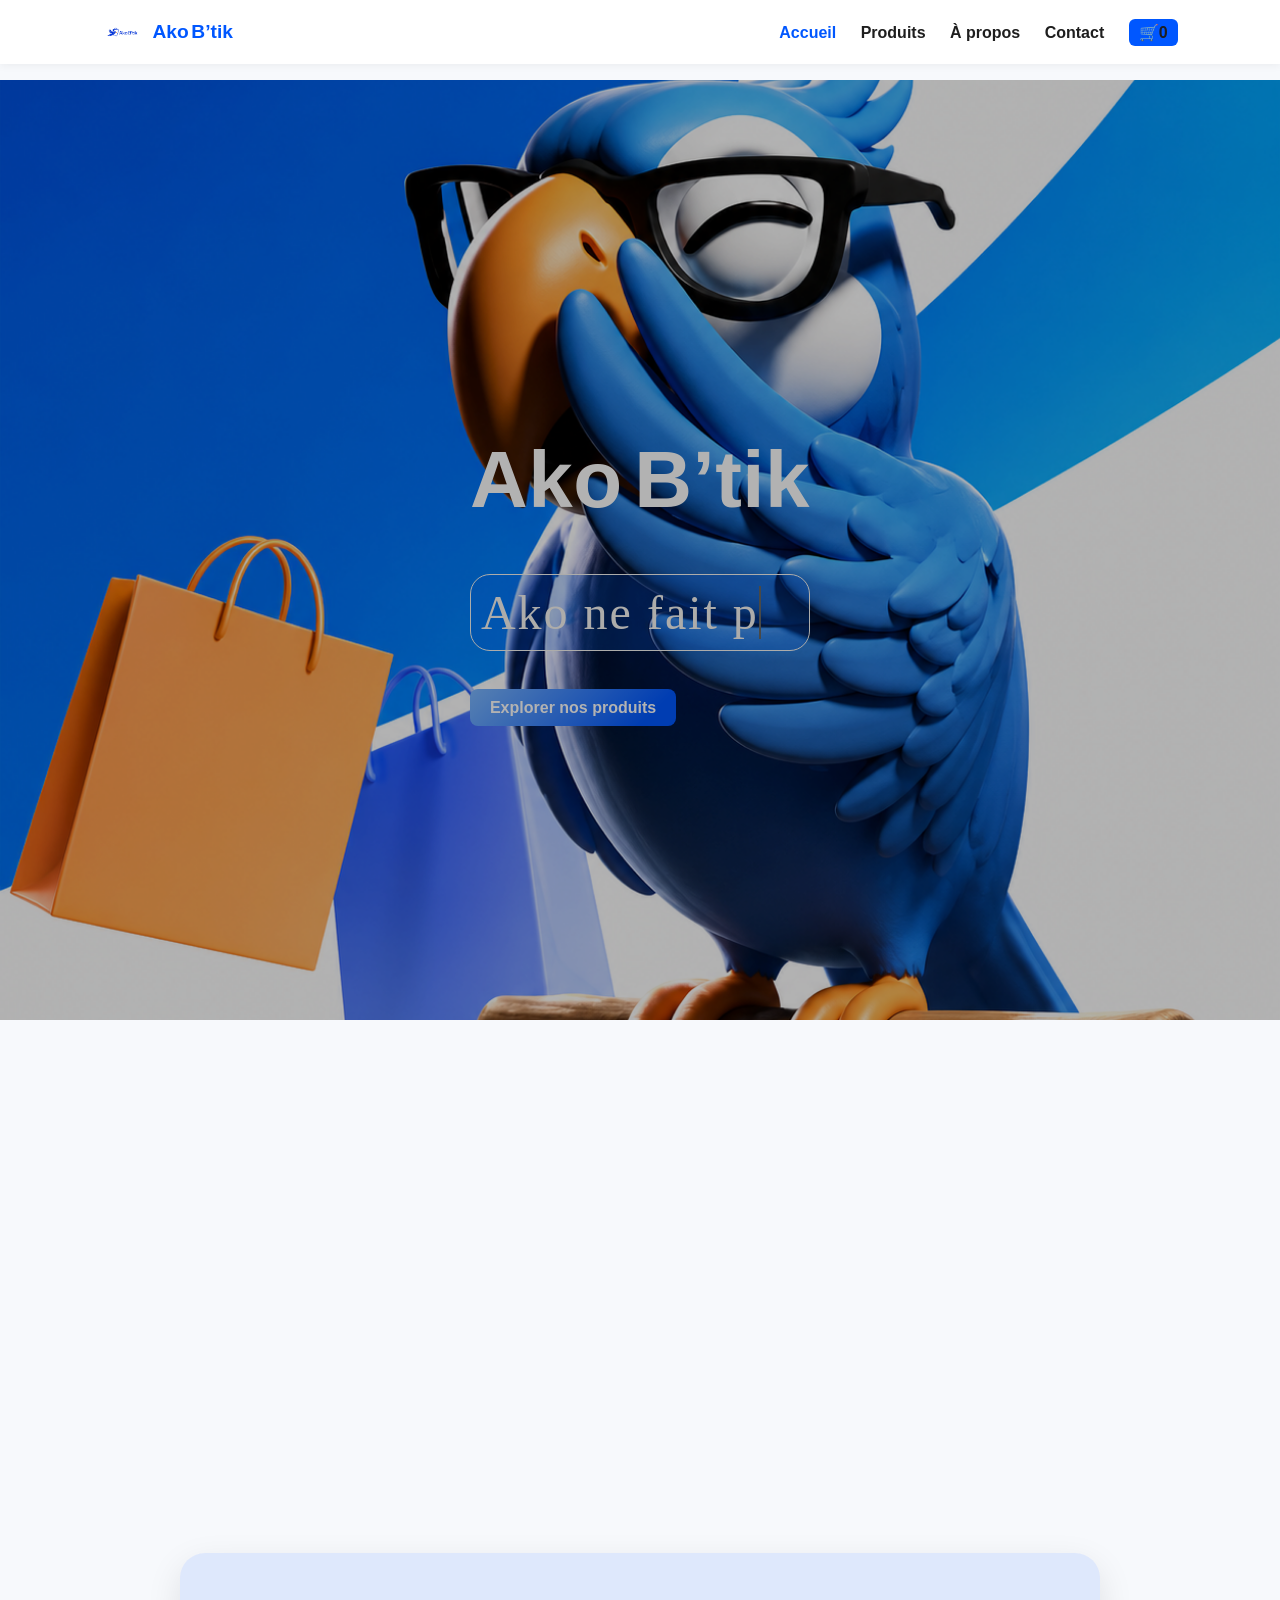
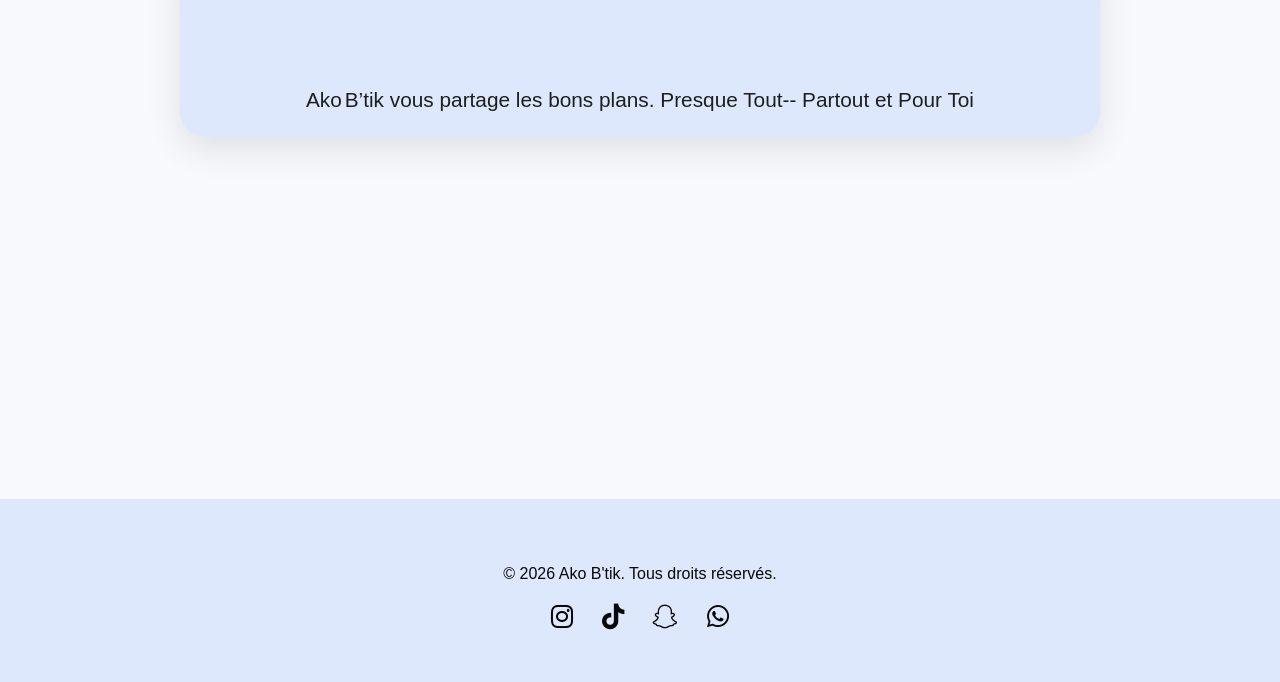
==== index.html @ 643238e8 "premier commit" ====
<!DOCTYPE html>
<html lang="fr">

<head>
    <meta charset="UTF-8">
    <meta name="viewport" content="width=device-width, initial-scale=1.0">
    <title>Ako B’tik | Ako ne fait pas kpakpato</title>
    <link rel="stylesheet" href="style.css">
    <link rel="stylesheet" href="design-guide.css">
    <link rel="stylesheet" href="https://cdnjs.cloudflare.com/ajax/libs/font-awesome/6.4.0/css/all.min.css">
</head>

<body>

    <!-- NAVIGATION -->
    <header class="navbar">
        <div class="navbar-container">
            <div class="logo">
                <img src="images/Ako-Btik-Profile-2.png" alt="Logo Ako B’tik">
                <span class="brand-name">Ako B’tik</span>
            </div>

            <nav class="nav-links">
                <a href="index.html" class="active">Accueil</a>
                <a href="#produits">Produits</a>
                <a href="#a-propos">À propos</a>
                <a href="#contact">Contact</a>
                <a href="#" id="openCart" class="cart-link">🛒<span id="cartCount">0</span></a>
            </nav>
        </div>
    </header>

    <!-- ACCUEIL -->
    <section class="hero fade-in">
        <div class="hero-content">
            <h1 class="hero-title">Ako B’tik</h1>
            <p class="signature">
                <span id="typing-text"></span>
                <p />
                <!-- <p class="hero-slogan">Ako ne fait pas kpakpato !</p> -->
                <a href="#produits" class="btn btn-primary">Explorer nos produits</a>


        </div>
    </section>

    <!-- PRODUITS -->
    <section id="produits" class="section categories fade-in">
        <h2>Nos Catégories</h2>
        <div class="category-grid">
            <div class="category-card" onclick="openCategory('bijoux.html')">
                <img src="images/categorie_Bijoux.png" alt="Bijoux">
                <div class="category-overlay">
                    <h3>Bijoux</h3>
                </div>
            </div>

            <div class="category-card" onclick="openCategory('beaute.html')">
                <img src="images/categorie_Beautés.png" alt="Beauté">
                <div class="category-overlay">
                    <h3>Beautés</h3>
                </div>
            </div>
        </div>
    </section>

    <!-- À PROPOS -->
    <section id="a-propos" class="about-card">
        <h2>À propos de "Ako B'tik"</h2>
        <p>
            Ako B’tik vous partage les bons plans. Presque Tout-- Partout et Pour Toi
        </p>
    </section>


    <!-- CONTACT -->
    <!-- <section id="contact" class="section contact fade-in">
        <h2>Contactez-nous</h2>
        <p>Retrouvez-nous sur les réseaux sociaux</p>
        <div class="socials">
            <a href="#"><img src="icons/tiktok.svg" alt="TikTok"></a>
            <a href="#"><img src="icons/facebook.svg" alt="Facebook"></a>
            <a href="#"><img src="icons/instagram.svg" alt="Instagram"></a>
            <a href="#"><img src="icons/whatsapp.svg" alt="WhatsApp"></a>
        </div>
    </section> -->

    <section id="contact">
        <h2>Contact</h2>
        <div class="contact-container">
            <div class="contact-item">
                <i class="fab fa-whatsapp contact-icon"></i>
                <p>WhatsApp</p>
                <p>+33 0 00 00 00 00</p>
            </div>
            <div class="contact-item">
                <i class="fab fa-instagram contact-icon"></i>
                <p>Instagram</p>
                <p>@Ako B'tik</p>
            </div>
            <div class="contact-item">
                <i class="fab fa-tiktok contact-icon"></i>
                <p>TikTok</p>
                <p>@Ako B'tik</p>
            </div>
            <div class="contact-item">
                <i class="fab fa-snapchat contact-icon"></i>
                <p>Snapchat</p>
                <p>@Ako B'tik</p>
            </div>
        </div>
    </section>


    <!-- PANIER -->
    <div id="cartPanel" class="cart-panel hidden">
        <div class="cart-header">
            <div class="cart-header-content">
                <img src="icons/cart-white.png" class="cart-header-icon">
                <p class="cart-header-title">Votre panier</p>
            </div>

            <button id="closeCart" class="cart-close-btn">✖</button>
        </div>

        <div id="cartItems"></div>
        <div id="cartSummary"></div>
    </div>

    <!-- FOOTER -->
    <footer>
        <div class="footer-container">
            <p>&copy; 2026 Ako B'tik. Tous droits réservés.</p>
            <div class="footer-social">
                <a href="#"><i class="fab fa-instagram"></i></a>
                <a href="#"><i class="fab fa-tiktok"></i></a>
                <a href="#"><i class="fab fa-snapchat"></i></a>
                <a href="#"><i class="fab fa-whatsapp"></i></a>
            </div>
        </div>
    </footer>


    <script src="script.js"></script>
</body>

</html>
---- style.css ----
@import url('[fonts.googleapis.com](https://fonts.googleapis.com/css2?family=Poppins:wght@400;600;700&family=Dancing+Script:wght@600&display=swap)');

:root {
    /* --rose-clair: #fce8f0;
    --rose-doré: #f5c6c8;
    --or-luxe: #d4af37;
    --blanc-cassé: #fdfcfb;
    --gris-foncé: #333;
    --gris-clair: #aaa; */
    --transition: 0.3s ease-in-out;
}

/* GLOBAL */
body {
    margin: 0;
    font-family: 'Poppins', sans-serif;
    background-color: var(--gris-clair);
    color: var(--texte-primaire);
    margin-top: 80px;
    scroll-behavior: smooth;
}

.section {
    padding: 80px 8%;
    text-align: center;
}

.fade-in {
    animation: fadeInUp 0.8s ease both;
}

/* NAVBAR */
.navbar {
    position: fixed;
    top: 0;
    left: 0;
    right: 0;
    background: white;
    box-shadow: 0 2px 8px rgba(0, 0, 0, 0.05);
    z-index: 100;
}

.navbar-container {
    display: flex;
    justify-content: space-between;
    align-items: center;
    padding: 12px 8%;
}

.logo {
    display: flex;
    align-items: center;
    gap: 10px;
}

.logo img {
    height: 40px;
}

.brand-name {
    font-weight: 700;
    color: var(--bleu-vif);
    font-size: 1.2em;
}

.nav-links a {
    margin-left: 20px;
    text-decoration: none;
    font-weight: 600;
    color: var(--texte-primaire);
    transition: .3s;
}

.nav-links a.active,
.nav-links a:hover {
    color: var(--bleu-vif);
}

.cart-link {
    background: var(--bleu-vif);
    color: white;
    border-radius: 6px;
    padding: 5px 10px;
}

/* ===============================
   SECTIONS
   =============================== */
section {
    padding: 20px 50px;
    max-width: 1200px;
    margin: 0 auto;
}

h2 {
    font-family: 'Playfair Display', serif;
    font-size: 2.8rem;
    margin-bottom: 50px;
    text-align: center;
    position: relative;
}

/* HERO */
.hero {
    /* background: var(--gradient-ako); */
    height: 100vh;
    background-image: url('/images/hero.png');
    background-size: cover;
    background-position: center;
    background-repeat: no-repeat;

    display: flex;
    align-items: center;
    justify-content: center;
    color: white;


    /* height: 85vh;
    color: white;
    display: flex;
    justify-content: center;
    align-items: center;
    text-align: center; */
}

.hero::before {
    content: "";
    position: absolute;
    inset: 0;
    background: rgba(0, 0, 0, 0.3);
    /* overlay pour lisibilité */
}

.hero-title {
    font-size: 5em;
    color: white;
    margin-bottom: 0.3em;
}

.hero-slogan {
    font-family: 'Dancing Script', cursive;
    font-size: 3em;
    margin-bottom: 1em;
}

/* CATÉGORIES */
.category-grid {
    display: grid;
    grid-template-columns: repeat(auto-fit, minmax(260px, 1fr));
    gap: 30px;
    margin-top: 40px;
}

.category-card {
    position: relative;
    overflow: hidden;
    border-radius: 12px;
    cursor: pointer;
    box-shadow: 0 4px 14px rgba(0, 0, 0, .08);
    transition: transform .4s ease;
}

.category-card img {
    width: 100%;
    height: 230px;
    object-fit: cover;
}

.category-card:hover {
    transform: scale(1.05);
}

.category-overlay {
    position: absolute;
    inset: 0;
    background: rgba(0, 87, 255, 0.45);
    display: flex;
    align-items: center;
    justify-content: center;
    color: white;
    font-size: 1.4em;
    font-weight: 700;
    opacity: 0;
    transition: .4s ease;
}

.category-card:hover .category-overlay {
    opacity: 1;
}

/* PRODUITS */
.product-grid {
    display: grid;
    grid-template-columns: repeat(auto-fit, minmax(220px, 1fr));
    gap: 25px;
    padding: 40px 8%;
}

.product-card {
    background: white;
    border-radius: 12px;
    padding: 15px;
    box-shadow: 0 4px 14px rgba(0, 0, 0, .05);
    transition: transform .3s ease;
}

.product-card:hover {
    transform: translateY(-5px);
}

.product-card img {
    width: 100%;
    height: 180px;
    object-fit: cover;
    border-radius: 10px;
}

.product-card h4 {
    color: var(--bleu-vif);
    margin: 10px 0 0;
}

.qty-control {
    display: flex;
    justify-content: center;
    align-items: center;
    gap: 10px;
    margin: 10px 0;
}

.qty-control button {
    background: var(--bleu-vif);
    color: white;
    border: none;
    border-radius: 50%;
    width: 26px;
    height: 26px;
    cursor: pointer;
}

.price {
    color: var(--orange-accent);
    font-weight: 700;
}

/* ===============================
   À PROPOS
   =============================== */
.about-card {
    background-color: rgba(0, 85, 255, 0.103);
    max-width: 900px;
    margin: 0 auto;
    padding: 5px 10px;
    border-radius: 25px;
    box-shadow: 0 12px 35px rgba(0, 0, 0, 0.1);
    text-align: center;
    font-size: 1.3rem;
    font-weight: 400;
    line-height: 1;
    transition: transform var(--transition), box-shadow var(--transition);
}

.about-card:hover {
    transform: translateY(-5px);
    box-shadow: 0 18px 45px rgba(0, 0, 0, 0.15);
}

/* ================================================= */
/* CONTACT */


.contact-container {
    display: grid;
    grid-template-columns: repeat(4, 1fr);
    gap: 25px;
    max-width: 900px;
    margin: auto;
}

.contact-item {
    background-color: rgba(128, 128, 128, 0.116);
    padding: 30px 25px;
    border-radius: 25px;
    text-align: center;
    box-shadow: 0 8px 25px rgba(0, 0, 0, 0.12);
    transition: transform var(--transition), box-shadow var(--transition);
    width: 220px;
    position: relative;
}

.contact-item:hover {
    transform: translateY(-7px);
    box-shadow: rgba(0, 87, 255, 0.45);
}

.contact-item p {
    margin-top: 8px;
    font-size: 1rem;
    color: black
}

.contact-icon {
    font-size: 2.2rem;
    color: rgba(0, 87, 255, 0.45);
    margin-bottom: 12px;
    transition: color var(--transition), transform var(--transition);
}

.contact-item:hover .contact-icon {
    color: rgba(0, 87, 255, 0.45);
    transform: scale(1.2);
}

.contact-item:hover {
    background: rgba(0, 87, 255, 0.45);
    transform: translateY(-4px) scale(1.03);
}

/* ===============================
   FOOTER
   =============================== */
footer {
    background-color: rgba(0, 85, 255, 0.103);
    color: rgb(8, 8, 8);
    padding: 50px 20px;
    text-align: center;
}

.footer-container {
    max-width: 1200px;
    margin: 0 auto;
}

.footer-social {
    margin-top: 20px;
}

.footer-social a {
    color: var(--or-luxe);
    margin: 0 12px;
    font-size: 1.6rem;
    transition: color var(--transition), transform var(--transition);
}

.footer-social a:hover {
    color: var(--rose-doré);
    transform: scale(1.2);
}



/* ===== PANNEAU PANIER PREMIUM ===== */

/* ===== HEADER DU PANIER — VERSION ALIGNÉE ET COMPACTE ===== */

.cart-header {
    position: relative;
    background: linear-gradient(135deg, #0057FF 0%, #2D8CFF 100%);
    height: 95px;
    /* ← hauteur corrigée */
    border-radius: 12px 0 0 0;

    display: flex;
    flex-direction: column;
    /* empile icône + texte */
    align-items: center;
    justify-content: center;
    /* centre verticalement */

    padding-top: 10px;
    padding-bottom: 10px;

    box-shadow: 0 4px 12px rgba(0, 0, 0, 0.12);
}

/* Icône + texte */
.cart-header-content {
    display: flex;
    flex-direction: column;
    align-items: center;
    margin-top: 5px;
    /* ajustement fin */
}

.cart-header-icon {
    width: 38px;
    /* taille adaptée */
    height: 38px;
    margin-bottom: 6px;
    /* espace avec le texte */
    opacity: 0.95;
}

.cart-header-title {
    margin: 0;
    padding: 0;
    color: white;
    font-size: 1.15em;
    /* meilleure taille */
    font-weight: 600;
    letter-spacing: 0.4px;
}

/* Bouton fermer repositionné */
.cart-close-btn {
    position: absolute;
    top: 12px;
    /* ← ALIGNÉ avec l'icône */
    right: 15px;

    background: rgba(255, 255, 255, 0.25);
    border: none;
    color: white;
    font-size: 16px;

    width: 30px;
    height: 30px;
    border-radius: 50%;

    display: flex;
    justify-content: center;
    align-items: center;

    cursor: pointer;
    transition: 0.2s ease;
}

.cart-close-btn:hover {
    background: rgba(255, 255, 255, 0.45);
    transform: scale(1.12);
}


/* Le panneau lui-même */
.cart-panel {
    position: fixed;
    top: 0;
    right: -420px;
    width: 380px;
    height: 100vh;
    background: #fff;
    border-left: 4px solid var(--bleu-vif);
    box-shadow: -6px 0 20px rgba(0, 0, 0, 0.15);
    transition: right 0.45s cubic-bezier(0.25, 1, 0.5, 1);
    display: flex;
    flex-direction: column;
    overflow-y: auto;
    z-index: 2000;
    border-radius: 12px 0 0 12px;
}

.cart-panel.visible {
    right: 0;
}

@keyframes slideDown {
    from {
        transform: translateY(-20px);
        opacity: 0;
    }

    to {
        transform: translateY(0);
        opacity: 1;
    }
}

/* Zone des articles */
#cartItems {
    flex: 1;
    padding: 20px;
    background: var(--gris-clair);
}

/* Catégories */
#cartItems h3 {
    font-size: 1.1em;
    font-weight: 700;
    margin: 15px 0 8px;
    color: var(--bleu-vif);
}

/* Article du panier */
.cart-item {
    background: white;
    border-radius: 12px;
    box-shadow: 0 3px 10px rgba(0, 0, 0, 0.05);
    margin-bottom: 15px;
    padding: 12px;
    display: block;
    transition: 0.25s ease;
}

.cart-item:hover {
    transform: translateY(-3px);
}

/* Nom produit */
.cart-details h4 {
    margin: 0;
    font-size: 1em;
    font-weight: 600;
    color: #222;
}

/* Boutons + / - */
.mini-controls {
    display: flex;
    align-items: center;
    gap: 10px;
    margin: 6px 0;
}

.mini-controls button {
    background: var(--bleu-vif);
    color: white;
    border: none;
    border-radius: 50%;
    width: 28px;
    height: 28px;
    cursor: pointer;
    font-weight: bold;
    font-size: 15px;
    transition: 0.18s ease;
}

.mini-controls button:hover {
    background: #003dcc;
    transform: scale(1.07);
}

/* Sous-total */
.subtotal {
    color: var(--orange-accent);
    font-weight: 700;
    margin-top: 6px;
    font-size: 0.95em;
}

/* Pied du panier */
#cartSummary {
    padding: 20px;
    background: white;
    border-top: 1px solid #e5e5e5;
    box-shadow: 0 -2px 10px rgba(0, 0, 0, 0.05);
    border-radius: 0 0 0 12px;
}

#cartSummary p {
    margin: 8px 0;
    display: flex;
    justify-content: space-between;
    font-size: 0.95em;
}

#cartSummary strong {
    font-size: 1.1em;
    color: var(--bleu-vif);
}

/* Bouton commander premium */
.checkout {
    background: var(--gradient-ako);
    color: #fff;
    border: none;
    border-radius: 10px;
    margin-top: 18px;
    width: 100%;
    padding: 12px 0;
    font-size: 1.05em;
    font-weight: 600;
    cursor: pointer;
    transition: 0.25s ease;
    letter-spacing: 0.5px;
}

.checkout:hover {
    transform: translateY(-2px);
    filter: brightness(1.07);
}



/* CONTACT */
.socials img {
    width: 40px;
    margin: 10px;
    transition: .3s;
}

.socials img:hover {
    transform: scale(1.2);
}

@keyframes fadeInUp {
    from {
        opacity: 0;
        transform: translateY(40px);
    }

    to {
        opacity: 1;
        transform: translateY(0);
    }
}

/* ===========================
EFFET SIGNATURE
=========================== */

.signature {
    font-family: 'Playfair Display', serif;
    font-size: 3rem;
    color: #f7f6f3;
    letter-spacing: 2px;
    border: 1px solid;
    border-radius: 20px;
    padding: 10px 10px;
    background: #0a65f742;
    font: bold;
}

#typing-text {
    border-right: 2px solid #696866;
    animation: blink 1s infinite;
}

/* ============================================================
   RESPONSIVE DESIGN — Ako B'tik
   Optimisation téléphone & tablette
   ============================================================ */

/* --------------------------
   TABLETTES (<= 992px)
--------------------------- */
@media (max-width: 992px) {

    body {
        margin-top: 70px;
    }

    .navbar-container {
        padding: 10px 5%;
    }

    .nav-links a {
        margin-left: 12px;
        font-size: 0.9em;
    }

    /* Section titres */
    h2 {
        font-size: 2.2rem;
        margin-bottom: 35px;
    }

    /* Categories */
    .category-grid {
        gap: 20px;
    }

    .category-card img {
        height: 180px;
    }

    /* Produits */
    .product-card img {
        height: 160px;
    }

    .about-card {
        font-size: 1.1rem;
        padding: 15px 20px;
    }
}

/* --------------------------
   SMARTPHONES (<= 768px)
--------------------------- */
@media (max-width: 768px) {

    /* Navbar mobile */
    .navbar-container {
        padding: 12px 5%;
        flex-direction: column;
        gap: 10px;
    }

    .nav-links {
        display: flex;
        gap: 15px;
    }

    .nav-links a {
        margin-left: 0;
        font-size: 0.9rem;
    }

    .brand-name {
        font-size: 1.1em;
    }

    /* Hero */
    .hero {
        height: 70vh;
        text-align: center;
        padding: 0 20px;
    }

    .hero-title {
        font-size: 2.5em;
    }

    .hero-slogan {
        font-size: 1.8em;
    }

    /* Sections */
    section {
        padding: 20px 20px;
    }

    /* Categories grid */
    .category-grid {
        grid-template-columns: 1fr;
    }

    .category-card img {
        height: 200px;
    }

    /* Produits grid */
    .product-grid {
        padding: 20px;
        grid-template-columns: repeat(auto-fit, minmax(160px, 1fr));
        gap: 15px;
    }

    .product-card img {
        height: 140px;
    }

    /* Contact */
    .contact-container {
        grid-template-columns: 1fr 1fr;
    }

    .contact-item {
        width: 100%;
    }

    /* Panier latéral */
    .cart-panel {
        width: 100%;
        right: -100%;
        border-left: none;
        border-radius: 0;
    }

    .cart-panel.visible {
        right: 0;
    }

    .cart-header {
        height: 85px;
    }

    .cart-header-icon {
        width: 32px;
        height: 32px;
    }

    .cart-close-btn {
        top: 10px;
        right: 12px;
        width: 28px;
        height: 28px;
    }

    #cartSummary {
        padding: 15px;
    }

    .checkout {
        font-size: 0.95em;
    }
}

/* --------------------------
   PETITS TELEPHONES (<= 480px)
--------------------------- */
@media (max-width: 480px) {

    /* Navbar */
    .nav-links {
        flex-wrap: wrap;
        justify-content: center;
    }

    .nav-links a {
        font-size: 0.8rem;
    }

    .logo img {
        height: 32px;
    }

    /* Hero */
    .hero-title {
        font-size: 2em;
    }

    .hero-slogan {
        font-size: 1.5em;
    }

    /* Category cards */
    .category-card img {
        height: 170px;
    }

    /* Product cards */
    .product-card {
        padding: 10px;
    }

    .product-card img {
        height: 120px;
    }

    .product-card h4 {
        font-size: 0.9em;
    }

    .qty-control button {
        width: 22px;
        height: 22px;
    }

    /* Panier */
    .cart-header-title {
        font-size: 1rem;
    }

    .mini-controls button {
        width: 24px;
        height: 24px;
    }

    .subtotal {
        font-size: 0.85em;
    }
}
---- design-guide.css ----
/* ==========================
   🎨  PALETTE OFFICIELLE
   ========================== */
:root {
    /* Couleurs principales */
    --bleu-vif: #0057FF;
    /* bleu du logo */
    --bleu-pastel: #CFE5FF;
    /* fond doux */
    --orange-accent: #FF7A00;
    /* bec du perroquet */
    --gris-clair: #F7F9FC;
    --gris-moyen: #D9E1EF;
    --blanc: #FFFFFF;

    /* Couleurs de texte */
    --texte-primaire: #1E1E1E;
    --texte-secondaire: #555;
    --texte-clair: #FAFAFA;

    /* Dégradé de fond signature Ako B’tik */
    --gradient-ako: linear-gradient(135deg, #7DB8FF 0%, #0057FF 85%);
}

/* ==========================
   🖋️  TYPOGRAPHIE
   ========================== */
@import url('[fonts.googleapis.com](https://fonts.googleapis.com/css2?family=Poppins:wght@400;600;700&family=Dancing+Script:wght@600&display=swap)');

body {
    font-family: 'Poppins', sans-serif;
    color: var(--texte-primaire);
    background-color: var(--gris-clair);
}

/* Titres principaux */
h1,
h2,
h3 {
    color: var(--bleu-vif);
    font-weight: 700;
    letter-spacing: 0.5px;
}

/* Slogans ou éléments ludiques */
.slogan,
.handwritten {
    font-family: 'Dancing Script', cursive;
    color: var(--bleu-vif);
    font-size: 1.5em;
}

/* ==========================
   🧩  ÉLÉMENTS DE STYLE
   ========================== */

/* Boutons basiques */
.btn {
    border: none;
    border-radius: 8px;
    padding: 10px 20px;
    cursor: pointer;
    font-weight: 600;
    transition: all .3s ease;
}

.btn-primary {
    background: var(--gradient-ako);
    color: var(--blanc);
}

.btn-primary:hover {
    filter: brightness(1.1);
}

.btn-secondary {
    background: var(--bleu-pastel);
    color: var(--bleu-vif);
    border: 1px solid var(--bleu-vif);
}

/* Cartes ou encadrés */
.card {
    background: var(--blanc);
    border-radius: 10px;
    box-shadow: 0 2px 12px rgba(0, 0, 0, .05);
    padding: 20px;
}

/* Ombres douces pour effet pastel 3D */
.shadow-soft {
    box-shadow: 0 4px 14px rgba(0, 87, 255, .1);
}

/* Liens stylés */
a {
    color: var(--bleu-vif);
    text-decoration: none;
}

a:hover {
    color: var(--orange-accent);
}
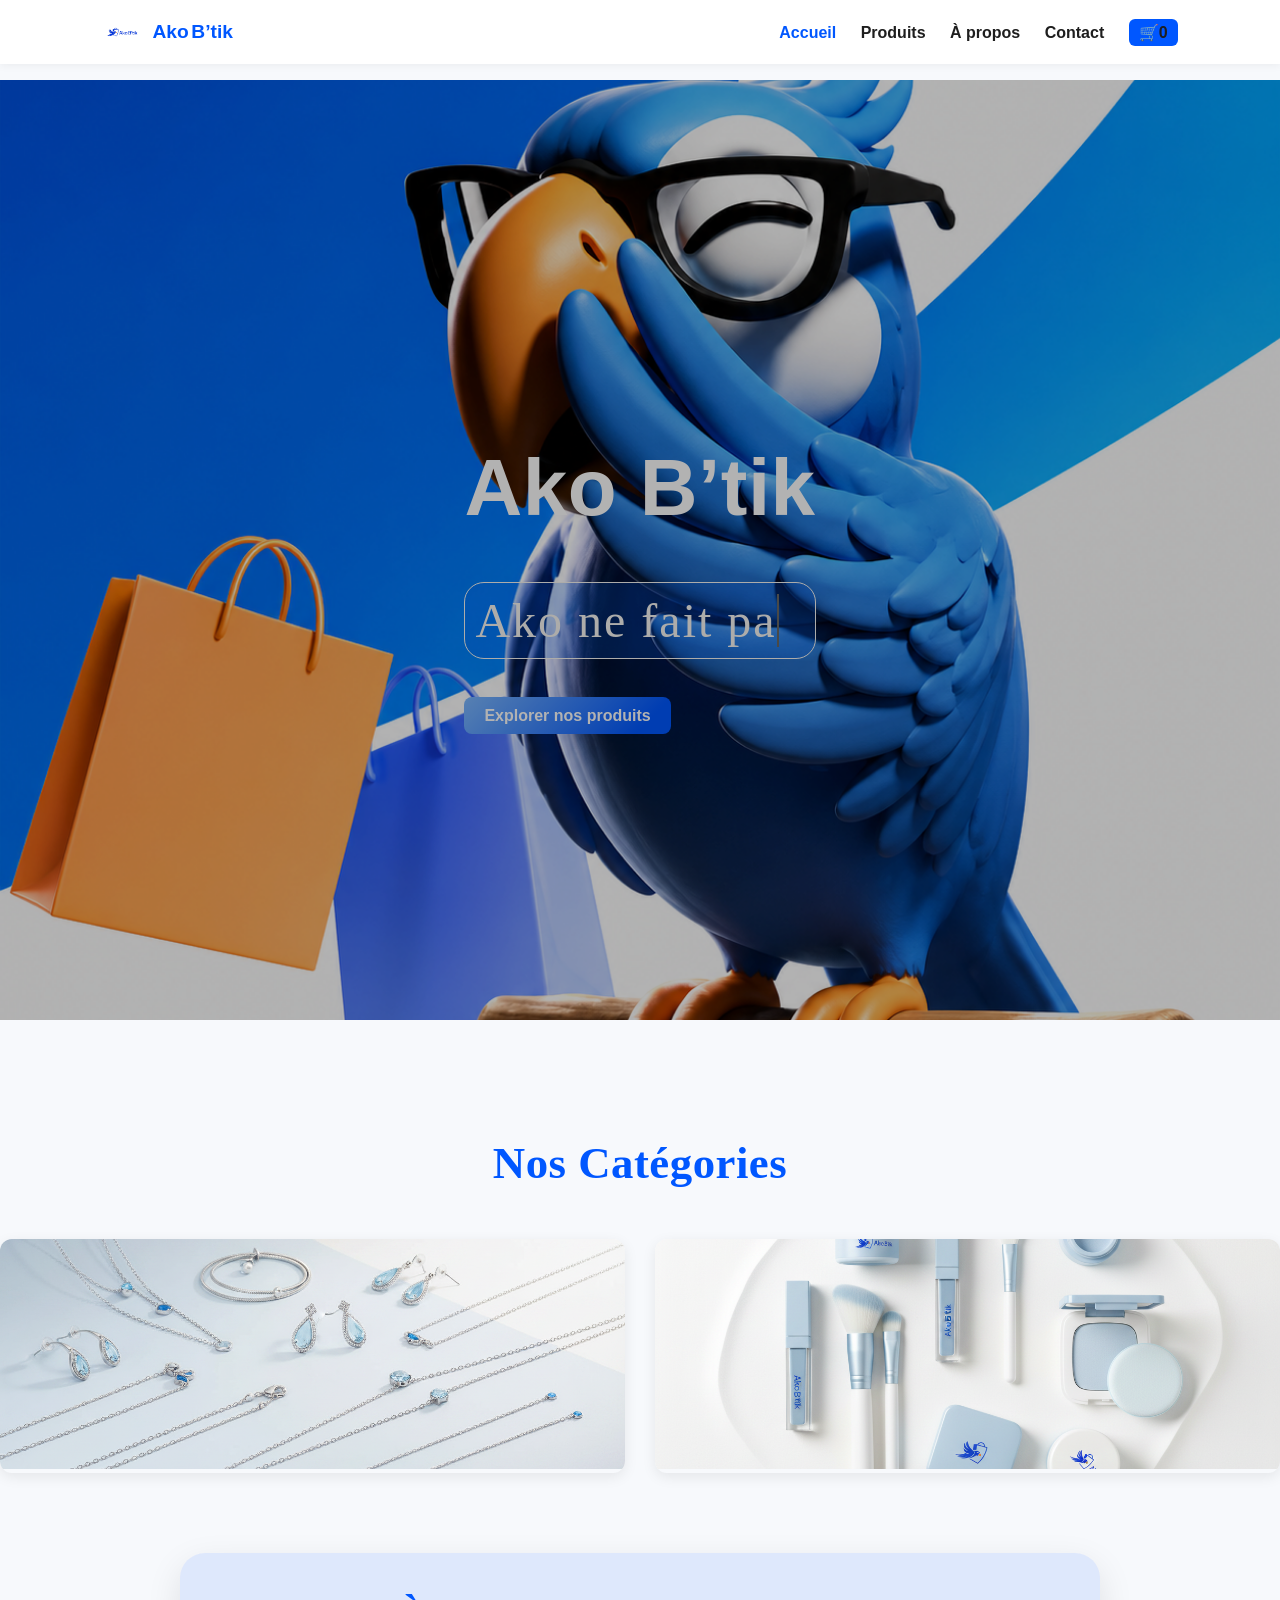
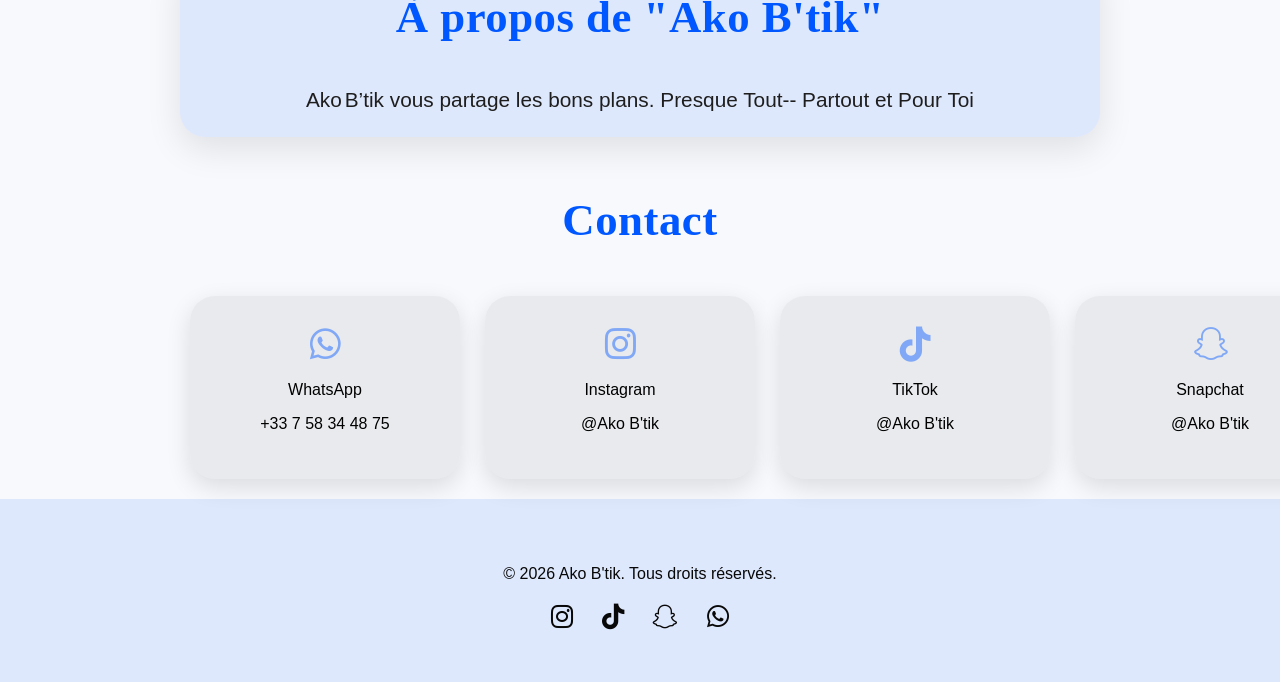
==== commit 91cd3235: "deuxieme commit" ====
--- a/index.html
+++ b/index.html
@@ -8,6 +8,9 @@
     <link rel="stylesheet" href="style.css">
     <link rel="stylesheet" href="design-guide.css">
     <link rel="stylesheet" href="https://cdnjs.cloudflare.com/ajax/libs/font-awesome/6.4.0/css/all.min.css">
+    <link rel="stylesheet"
+        href="[cdnjs.cloudflare.com](https://cdnjs.cloudflare.com/ajax/libs/font-awesome/6.5.0/css/all.min.css)">
+
 </head>
 
 <body>
@@ -33,16 +36,16 @@
     <!-- ACCUEIL -->
     <section class="hero fade-in">
         <div class="hero-content">
-            <h1 class="hero-title">Ako B’tik</h1>
+            <h1 class="hero-title">Ako B’tik</h1>
+
             <p class="signature">
                 <span id="typing-text"></span>
-                <p />
-                <!-- <p class="hero-slogan">Ako ne fait pas kpakpato !</p> -->
-                <a href="#produits" class="btn btn-primary">Explorer nos produits</a>
+            </p>
 
-
+            <a href="#produits" class="btn btn-primary">Explorer nos produits</a>
         </div>
     </section>
+
 
     <!-- PRODUITS -->
     <section id="produits" class="section categories fade-in">
@@ -88,26 +91,45 @@
     <section id="contact">
         <h2>Contact</h2>
         <div class="contact-container">
-            <div class="contact-item">
-                <i class="fab fa-whatsapp contact-icon"></i>
-                <p>WhatsApp</p>
-                <p>+33 0 00 00 00 00</p>
-            </div>
-            <div class="contact-item">
-                <i class="fab fa-instagram contact-icon"></i>
-                <p>Instagram</p>
-                <p>@Ako B'tik</p>
-            </div>
-            <div class="contact-item">
-                <i class="fab fa-tiktok contact-icon"></i>
-                <p>TikTok</p>
-                <p>@Ako B'tik</p>
-            </div>
-            <div class="contact-item">
-                <i class="fab fa-snapchat contact-icon"></i>
-                <p>Snapchat</p>
-                <p>@Ako B'tik</p>
-            </div>
+
+            <!-- WHATSAPP -->
+            <a href="https://wa.me/33758344875" target="_blank" class="contact-item-link">
+                <div class="contact-item">
+                    <i class="fab fa-whatsapp contact-icon"></i>
+                    <p>WhatsApp</p>
+                    <p>+33 7 58 34 48 75</p>
+                </div>
+            </a>
+
+            <!-- INSTAGRAM -->
+            <a href="https://www.instagram.com/13_jojo_07" target="_blank" class="contact-item-link">
+
+                <div class="contact-item">
+                    <i class="fab fa-instagram contact-icon"></i>
+                    <p>Instagram</p>
+                    <p>@Ako B'tik</p>
+                </div>
+            </a>
+
+            <!-- TIKTOK -->
+            <a href="https://www.tiktok.com/@rynel1307?_r=1&_t=ZS-96BaJTv39xF" target="_blank"
+                class="contact-item-link">
+                <div class="contact-item">
+                    <i class="fab fa-tiktok contact-icon"></i>
+                    <p>TikTok</p>
+                    <p>@Ako B'tik</p>
+                </div>
+            </a>
+
+            <!-- SNAPCHAT -->
+            <a href="https://snapchat.com/t/iJcbgVIh" target="_blank" class="contact-item-link">
+                <div class="contact-item">
+                    <i class="fab fa-snapchat contact-icon"></i>
+                    <p>Snapchat</p>
+                    <p>@Ako B'tik</p>
+                </div>
+            </a>
+
         </div>
     </section>
 
--- a/style.css
+++ b/style.css
@@ -92,6 +92,15 @@
     margin: 0 auto;
 }
 
+.hero,
+#produits {
+    max-width: 100% !important;
+    margin: 0 !important;
+    padding-left: 0 !important;
+    padding-right: 0 !important;
+}
+
+
 h2 {
     font-family: 'Playfair Display', serif;
     font-size: 2.8rem;
@@ -107,7 +116,11 @@
     background-image: url('/images/hero.png');
     background-size: cover;
     background-position: center;
-    background-repeat: no-repeat;
+    /* background-repeat: no-repeat; */
+    position: relative;
+    /* ← OBLIGATOIRE */
+    overflow: hidden;
+    /* ← évite que l’overlay déborde */
 
     display: flex;
     align-items: center;
@@ -316,6 +329,55 @@
     transform: translateY(-4px) scale(1.03);
 }
 
+/* Rend les liens clicables dans contact-item */
+.contact-item a {
+    display: inline-block;
+    pointer-events: auto;
+}
+
+.contact-item {
+    pointer-events: auto;
+}
+
+.contact-item:hover {
+    pointer-events: auto;
+}
+
+.contact-item:hover {
+    background: rgba(0, 87, 255, 0.25) !important;
+}
+
+/* Rend toute la carte contact-item cliquable */
+.contact-item {
+    position: relative;
+    overflow: hidden;
+}
+
+.contact-item .contact-link {
+    position: absolute;
+    inset: 0;
+    z-index: 5;
+    /* le lien couvre toute la carte */
+}
+
+/* Le contenu reste cliquable par dessus */
+.contact-item i,
+.contact-item p {
+    position: relative;
+    z-index: 10;
+    pointer-events: none;
+}
+
+.contact-item-link {
+    text-decoration: none;
+    color: inherit;
+    display: block;
+}
+
+
+
+
+
 /* ===============================
    FOOTER
    =============================== */
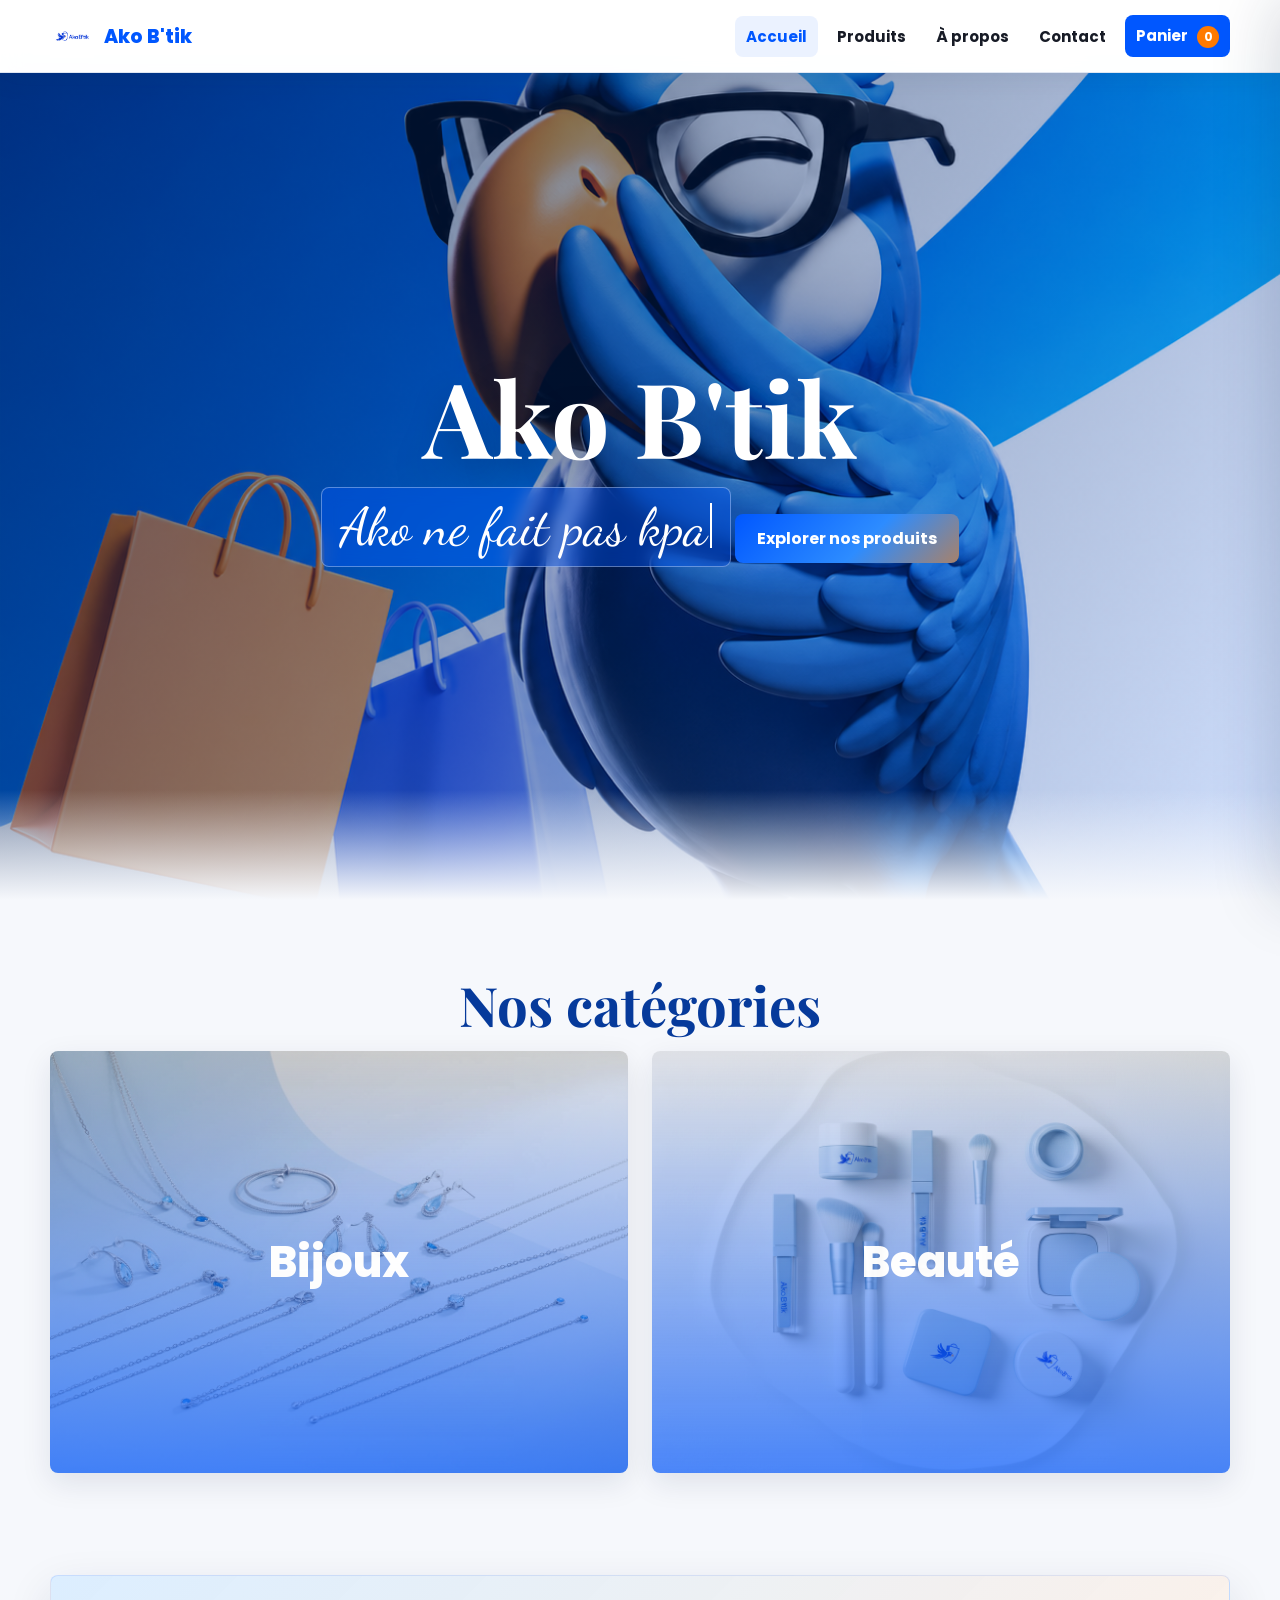
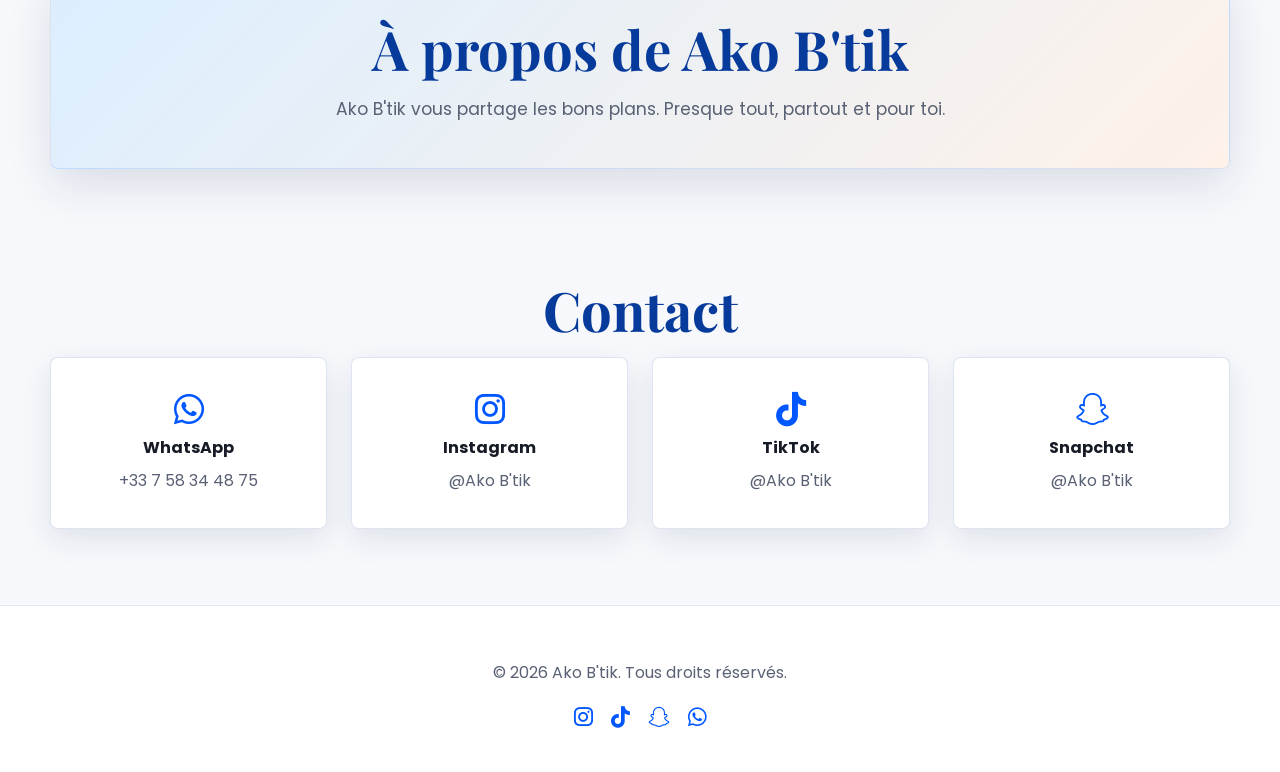
==== commit 3a261504: "mise à jour complet" ====
--- a/index.html
+++ b/index.html
@@ -4,166 +4,133 @@
 <head>
     <meta charset="UTF-8">
     <meta name="viewport" content="width=device-width, initial-scale=1.0">
-    <title>Ako B’tik | Ako ne fait pas kpakpato</title>
+    <title>Ako B'tik | Ako ne fait pas kpakpato</title>
+    <meta name="description" content="Ako B'tik vous partage les bons plans : bijoux, beauté et accessoires.">
+    <link rel="stylesheet" href="design-guide.css">
     <link rel="stylesheet" href="style.css">
-    <link rel="stylesheet" href="design-guide.css">
-    <link rel="stylesheet" href="https://cdnjs.cloudflare.com/ajax/libs/font-awesome/6.4.0/css/all.min.css">
-    <link rel="stylesheet"
-        href="[cdnjs.cloudflare.com](https://cdnjs.cloudflare.com/ajax/libs/font-awesome/6.5.0/css/all.min.css)">
-
+    <link rel="preconnect" href="https://cdnjs.cloudflare.com">
+    <link rel="stylesheet" href="https://cdnjs.cloudflare.com/ajax/libs/font-awesome/6.5.0/css/all.min.css">
 </head>
 
 <body>
-
-    <!-- NAVIGATION -->
     <header class="navbar">
         <div class="navbar-container">
-            <div class="logo">
-                <img src="images/Ako-Btik-Profile-2.png" alt="Logo Ako B’tik">
-                <span class="brand-name">Ako B’tik</span>
-            </div>
+            <a class="logo" href="index.html" aria-label="Accueil Ako B'tik">
+                <img src="images/Ako-Btik-Profile-2.png" alt="Logo Ako B'tik">
+                <span class="brand-name">Ako B'tik</span>
+            </a>
 
-            <nav class="nav-links">
+            <nav class="nav-links" aria-label="Navigation principale">
                 <a href="index.html" class="active">Accueil</a>
                 <a href="#produits">Produits</a>
                 <a href="#a-propos">À propos</a>
                 <a href="#contact">Contact</a>
-                <a href="#" id="openCart" class="cart-link">🛒<span id="cartCount">0</span></a>
+                <a href="#panier" id="openCart" class="cart-link" aria-label="Ouvrir le panier">
+                    Panier <span id="cartCount">0</span>
+                </a>
             </nav>
         </div>
     </header>
 
-    <!-- ACCUEIL -->
-    <section class="hero fade-in">
-        <div class="hero-content">
-            <h1 class="hero-title">Ako B’tik</h1>
+    <main>
+        <section class="hero reveal">
+            <div class="hero-content">
+                <h1 class="hero-title">Ako B'tik</h1>
+                <p class="signature"><span id="typing-text"></span></p>
+                <a href="#produits" class="btn btn-primary">Explorer nos produits</a>
+            </div>
+        </section>
 
-            <p class="signature">
-                <span id="typing-text"></span>
-            </p>
+        <section id="produits" class="section categories reveal">
+            <div class="section-inner">
+                <h2>Nos catégories</h2>
+                <div class="category-grid">
+                    <button class="category-card" type="button" data-category-page="bijoux.html">
+                        <img src="images/categorie_Bijoux.png" alt="Bijoux">
+                        <span class="category-overlay">
+                            <span>Bijoux</span>
+                        </span>
+                    </button>
 
-            <a href="#produits" class="btn btn-primary">Explorer nos produits</a>
-        </div>
-    </section>
-
-
-    <!-- PRODUITS -->
-    <section id="produits" class="section categories fade-in">
-        <h2>Nos Catégories</h2>
-        <div class="category-grid">
-            <div class="category-card" onclick="openCategory('bijoux.html')">
-                <img src="images/categorie_Bijoux.png" alt="Bijoux">
-                <div class="category-overlay">
-                    <h3>Bijoux</h3>
+                    <button class="category-card" type="button" data-category-page="beaute.html">
+                        <img src="images/categorie_Beautes.png" alt="Beauté">
+                        <span class="category-overlay">
+                            <span>Beauté</span>
+                        </span>
+                    </button>
                 </div>
             </div>
+        </section>
 
-            <div class="category-card" onclick="openCategory('beaute.html')">
-                <img src="images/categorie_Beautés.png" alt="Beauté">
-                <div class="category-overlay">
-                    <h3>Beautés</h3>
+        <section id="a-propos" class="about-card reveal">
+            <h2>À propos de Ako B'tik</h2>
+            <p>Ako B'tik vous partage les bons plans. Presque tout, partout et pour toi.</p>
+        </section>
+
+        <section id="contact" class="section contact reveal">
+            <div class="section-inner">
+                <h2>Contact</h2>
+                <div class="contact-container">
+                    <a href="https://wa.me/33758344875" target="_blank" rel="noopener" class="contact-item-link">
+                        <span class="contact-item">
+                            <i class="fab fa-whatsapp contact-icon" aria-hidden="true"></i>
+                            <strong>WhatsApp</strong>
+                            <span>+33 7 58 34 48 75</span>
+                        </span>
+                    </a>
+
+                    <a href="https://www.instagram.com/13_jojo_07" target="_blank" rel="noopener" class="contact-item-link">
+                        <span class="contact-item">
+                            <i class="fab fa-instagram contact-icon" aria-hidden="true"></i>
+                            <strong>Instagram</strong>
+                            <span>@Ako B'tik</span>
+                        </span>
+                    </a>
+
+                    <a href="https://www.tiktok.com/@rynel1307?_r=1&_t=ZS-96BaJTv39xF" target="_blank" rel="noopener" class="contact-item-link">
+                        <span class="contact-item">
+                            <i class="fab fa-tiktok contact-icon" aria-hidden="true"></i>
+                            <strong>TikTok</strong>
+                            <span>@Ako B'tik</span>
+                        </span>
+                    </a>
+
+                    <a href="https://snapchat.com/t/iJcbgVIh" target="_blank" rel="noopener" class="contact-item-link">
+                        <span class="contact-item">
+                            <i class="fab fa-snapchat contact-icon" aria-hidden="true"></i>
+                            <strong>Snapchat</strong>
+                            <span>@Ako B'tik</span>
+                        </span>
+                    </a>
                 </div>
             </div>
-        </div>
-    </section>
+        </section>
+    </main>
 
-    <!-- À PROPOS -->
-    <section id="a-propos" class="about-card">
-        <h2>À propos de "Ako B'tik"</h2>
-        <p>
-            Ako B’tik vous partage les bons plans. Presque Tout-- Partout et Pour Toi
-        </p>
-    </section>
-
-
-    <!-- CONTACT -->
-    <!-- <section id="contact" class="section contact fade-in">
-        <h2>Contactez-nous</h2>
-        <p>Retrouvez-nous sur les réseaux sociaux</p>
-        <div class="socials">
-            <a href="#"><img src="icons/tiktok.svg" alt="TikTok"></a>
-            <a href="#"><img src="icons/facebook.svg" alt="Facebook"></a>
-            <a href="#"><img src="icons/instagram.svg" alt="Instagram"></a>
-            <a href="#"><img src="icons/whatsapp.svg" alt="WhatsApp"></a>
-        </div>
-    </section> -->
-
-    <section id="contact">
-        <h2>Contact</h2>
-        <div class="contact-container">
-
-            <!-- WHATSAPP -->
-            <a href="https://wa.me/33758344875" target="_blank" class="contact-item-link">
-                <div class="contact-item">
-                    <i class="fab fa-whatsapp contact-icon"></i>
-                    <p>WhatsApp</p>
-                    <p>+33 7 58 34 48 75</p>
-                </div>
-            </a>
-
-            <!-- INSTAGRAM -->
-            <a href="https://www.instagram.com/13_jojo_07" target="_blank" class="contact-item-link">
-
-                <div class="contact-item">
-                    <i class="fab fa-instagram contact-icon"></i>
-                    <p>Instagram</p>
-                    <p>@Ako B'tik</p>
-                </div>
-            </a>
-
-            <!-- TIKTOK -->
-            <a href="https://www.tiktok.com/@rynel1307?_r=1&_t=ZS-96BaJTv39xF" target="_blank"
-                class="contact-item-link">
-                <div class="contact-item">
-                    <i class="fab fa-tiktok contact-icon"></i>
-                    <p>TikTok</p>
-                    <p>@Ako B'tik</p>
-                </div>
-            </a>
-
-            <!-- SNAPCHAT -->
-            <a href="https://snapchat.com/t/iJcbgVIh" target="_blank" class="contact-item-link">
-                <div class="contact-item">
-                    <i class="fab fa-snapchat contact-icon"></i>
-                    <p>Snapchat</p>
-                    <p>@Ako B'tik</p>
-                </div>
-            </a>
-
-        </div>
-    </section>
-
-
-    <!-- PANIER -->
-    <div id="cartPanel" class="cart-panel hidden">
+    <aside id="cartPanel" class="cart-panel" aria-label="Panier" aria-hidden="true">
         <div class="cart-header">
             <div class="cart-header-content">
-                <img src="icons/cart-white.png" class="cart-header-icon">
                 <p class="cart-header-title">Votre panier</p>
             </div>
-
-            <button id="closeCart" class="cart-close-btn">✖</button>
+            <button id="closeCart" class="cart-close-btn" type="button" aria-label="Fermer le panier">×</button>
         </div>
-
         <div id="cartItems"></div>
         <div id="cartSummary"></div>
-    </div>
+    </aside>
 
-    <!-- FOOTER -->
     <footer>
         <div class="footer-container">
             <p>&copy; 2026 Ako B'tik. Tous droits réservés.</p>
-            <div class="footer-social">
-                <a href="#"><i class="fab fa-instagram"></i></a>
-                <a href="#"><i class="fab fa-tiktok"></i></a>
-                <a href="#"><i class="fab fa-snapchat"></i></a>
-                <a href="#"><i class="fab fa-whatsapp"></i></a>
+            <div class="footer-social" aria-label="Réseaux sociaux">
+                <a href="https://www.instagram.com/13_jojo_07" target="_blank" rel="noopener" aria-label="Instagram"><i class="fab fa-instagram"></i></a>
+                <a href="https://www.tiktok.com/@rynel1307?_r=1&_t=ZS-96BaJTv39xF" target="_blank" rel="noopener" aria-label="TikTok"><i class="fab fa-tiktok"></i></a>
+                <a href="https://snapchat.com/t/iJcbgVIh" target="_blank" rel="noopener" aria-label="Snapchat"><i class="fab fa-snapchat"></i></a>
+                <a href="https://wa.me/33758344875" target="_blank" rel="noopener" aria-label="WhatsApp"><i class="fab fa-whatsapp"></i></a>
             </div>
         </div>
     </footer>
 
-
     <script src="script.js"></script>
 </body>
 
-</html>+</html>
--- a/design-guide.css
+++ b/design-guide.css
@@ -1,103 +1,76 @@
-/* ==========================
-   🎨  PALETTE OFFICIELLE
-   ========================== */
+@import url("https://fonts.googleapis.com/css2?family=Dancing+Script:wght@600&family=Playfair+Display:wght@700&family=Poppins:wght@400;500;600;700&display=swap");
+
 :root {
-    /* Couleurs principales */
-    --bleu-vif: #0057FF;
-    /* bleu du logo */
-    --bleu-pastel: #CFE5FF;
-    /* fond doux */
-    --orange-accent: #FF7A00;
-    /* bec du perroquet */
-    --gris-clair: #F7F9FC;
-    --gris-moyen: #D9E1EF;
-    --blanc: #FFFFFF;
-
-    /* Couleurs de texte */
-    --texte-primaire: #1E1E1E;
-    --texte-secondaire: #555;
-    --texte-clair: #FAFAFA;
-
-    /* Dégradé de fond signature Ako B’tik */
-    --gradient-ako: linear-gradient(135deg, #7DB8FF 0%, #0057FF 85%);
+    --bleu-vif: #0057ff;
+    --bleu-profond: #063a9b;
+    --bleu-pastel: #d9ecff;
+    --orange-accent: #ff7a00;
+    --orange-doux: #fff1e5;
+    --gris-clair: #f6f8fc;
+    --gris-moyen: #d9e1ef;
+    --blanc: #ffffff;
+    --texte-primaire: #171b26;
+    --texte-secondaire: #596174;
+    --texte-clair: #fafafa;
+    --gradient-ako: linear-gradient(135deg, #0057ff 0%, #2d8cff 58%, #ff7a00 130%);
+    --ombre-douce: 0 16px 45px rgba(17, 34, 64, 0.12);
+    --ombre-carte: 0 10px 30px rgba(17, 34, 64, 0.1);
+    --transition: 220ms ease;
 }
 
-/* ==========================
-   🖋️  TYPOGRAPHIE
-   ========================== */
-@import url('[fonts.googleapis.com](https://fonts.googleapis.com/css2?family=Poppins:wght@400;600;700&family=Dancing+Script:wght@600&display=swap)');
+* {
+    box-sizing: border-box;
+}
+
+html {
+    scroll-behavior: smooth;
+}
 
 body {
-    font-family: 'Poppins', sans-serif;
+    margin: 0;
+    font-family: "Poppins", Arial, sans-serif;
     color: var(--texte-primaire);
-    background-color: var(--gris-clair);
+    background: var(--gris-clair);
 }
 
-/* Titres principaux */
-h1,
-h2,
-h3 {
-    color: var(--bleu-vif);
-    font-weight: 700;
-    letter-spacing: 0.5px;
+a {
+    color: inherit;
+    text-decoration: none;
 }
 
-/* Slogans ou éléments ludiques */
-.slogan,
-.handwritten {
-    font-family: 'Dancing Script', cursive;
-    color: var(--bleu-vif);
-    font-size: 1.5em;
+button,
+input,
+textarea,
+select {
+    font: inherit;
 }
 
-/* ==========================
-   🧩  ÉLÉMENTS DE STYLE
-   ========================== */
+img {
+    display: block;
+    max-width: 100%;
+}
 
-/* Boutons basiques */
 .btn {
-    border: none;
+    display: inline-flex;
+    align-items: center;
+    justify-content: center;
+    min-height: 46px;
+    border: 0;
     border-radius: 8px;
-    padding: 10px 20px;
+    padding: 12px 22px;
     cursor: pointer;
-    font-weight: 600;
-    transition: all .3s ease;
+    font-weight: 700;
+    transition: transform var(--transition), filter var(--transition), box-shadow var(--transition);
 }
 
 .btn-primary {
     background: var(--gradient-ako);
     color: var(--blanc);
+    box-shadow: 0 12px 30px rgba(0, 87, 255, 0.22);
 }
 
-.btn-primary:hover {
-    filter: brightness(1.1);
+.btn-primary:hover,
+.btn-primary:focus-visible {
+    filter: brightness(1.06);
+    transform: translateY(-2px);
 }
-
-.btn-secondary {
-    background: var(--bleu-pastel);
-    color: var(--bleu-vif);
-    border: 1px solid var(--bleu-vif);
-}
-
-/* Cartes ou encadrés */
-.card {
-    background: var(--blanc);
-    border-radius: 10px;
-    box-shadow: 0 2px 12px rgba(0, 0, 0, .05);
-    padding: 20px;
-}
-
-/* Ombres douces pour effet pastel 3D */
-.shadow-soft {
-    box-shadow: 0 4px 14px rgba(0, 87, 255, .1);
-}
-
-/* Liens stylés */
-a {
-    color: var(--bleu-vif);
-    text-decoration: none;
-}
-
-a:hover {
-    color: var(--orange-accent);
-}
--- a/style.css
+++ b/style.css
@@ -1,915 +1,685 @@
-@import url('[fonts.googleapis.com](https://fonts.googleapis.com/css2?family=Poppins:wght@400;600;700&family=Dancing+Script:wght@600&display=swap)');
-
-:root {
-    /* --rose-clair: #fce8f0;
-    --rose-doré: #f5c6c8;
-    --or-luxe: #d4af37;
-    --blanc-cassé: #fdfcfb;
-    --gris-foncé: #333;
-    --gris-clair: #aaa; */
-    --transition: 0.3s ease-in-out;
-}
-
-/* GLOBAL */
 body {
-    margin: 0;
-    font-family: 'Poppins', sans-serif;
-    background-color: var(--gris-clair);
-    color: var(--texte-primaire);
-    margin-top: 80px;
-    scroll-behavior: smooth;
-}
-
-.section {
-    padding: 80px 8%;
-    text-align: center;
-}
-
-.fade-in {
-    animation: fadeInUp 0.8s ease both;
-}
-
-/* NAVBAR */
+    padding-top: 72px;
+}
+
 .navbar {
     position: fixed;
-    top: 0;
-    left: 0;
-    right: 0;
-    background: white;
-    box-shadow: 0 2px 8px rgba(0, 0, 0, 0.05);
-    z-index: 100;
+    inset: 0 0 auto;
+    z-index: 1000;
+    background: rgba(255, 255, 255, 0.92);
+    border-bottom: 1px solid rgba(217, 225, 239, 0.75);
+    box-shadow: 0 6px 26px rgba(17, 34, 64, 0.08);
+    backdrop-filter: blur(14px);
 }
 
 .navbar-container {
-    display: flex;
+    width: min(1180px, calc(100% - 32px));
+    min-height: 72px;
+    margin: 0 auto;
+    display: flex;
+    align-items: center;
     justify-content: space-between;
-    align-items: center;
-    padding: 12px 8%;
+    gap: 24px;
 }
 
 .logo {
-    display: flex;
+    display: inline-flex;
     align-items: center;
     gap: 10px;
+    min-width: max-content;
+    font-weight: 800;
 }
 
 .logo img {
-    height: 40px;
+    width: 44px;
+    height: 44px;
+    object-fit: contain;
 }
 
 .brand-name {
+    color: var(--bleu-vif);
+    font-size: 1.18rem;
+}
+
+.nav-links {
+    display: flex;
+    align-items: center;
+    justify-content: flex-end;
+    gap: 8px;
+    flex-wrap: wrap;
+}
+
+.nav-links a {
+    border-radius: 8px;
+    padding: 9px 11px;
+    color: var(--texte-primaire);
+    font-size: 0.94rem;
     font-weight: 700;
+    transition: color var(--transition), background var(--transition), transform var(--transition);
+}
+
+.nav-links a:hover,
+.nav-links a:focus-visible,
+.nav-links a.active {
     color: var(--bleu-vif);
-    font-size: 1.2em;
-}
-
-.nav-links a {
-    margin-left: 20px;
-    text-decoration: none;
-    font-weight: 600;
-    color: var(--texte-primaire);
-    transition: .3s;
-}
-
-.nav-links a.active,
-.nav-links a:hover {
-    color: var(--bleu-vif);
+    background: rgba(0, 87, 255, 0.08);
 }
 
 .cart-link {
-    background: var(--bleu-vif);
-    color: white;
-    border-radius: 6px;
-    padding: 5px 10px;
-}
-
-/* ===============================
-   SECTIONS
-   =============================== */
-section {
-    padding: 20px 50px;
-    max-width: 1200px;
+    background: var(--bleu-vif) !important;
+    color: var(--blanc) !important;
+}
+
+.cart-link span {
+    display: inline-grid;
+    place-items: center;
+    min-width: 22px;
+    height: 22px;
+    margin-left: 6px;
+    border-radius: 999px;
+    background: var(--orange-accent);
+    color: var(--blanc);
+    font-size: 0.78rem;
+}
+
+.section,
+.category-page,
+.about-card {
+    width: min(1180px, calc(100% - 32px));
     margin: 0 auto;
-}
-
-.hero,
-#produits {
-    max-width: 100% !important;
-    margin: 0 !important;
-    padding-left: 0 !important;
-    padding-right: 0 !important;
-}
-
-
+    padding: 76px 0;
+}
+
+.section-inner {
+    width: 100%;
+}
+
+h1,
 h2 {
-    font-family: 'Playfair Display', serif;
-    font-size: 2.8rem;
-    margin-bottom: 50px;
-    text-align: center;
+    margin: 0 0 18px;
+    color: var(--bleu-profond);
+    font-family: "Playfair Display", Georgia, serif;
+    font-size: clamp(2.1rem, 5vw, 3.4rem);
+    line-height: 1.05;
+    text-align: center;
+}
+
+.hero {
+    width: 100%;
+    min-height: calc(100vh - 72px);
+    padding: 40px 16px 56px;
+    display: grid;
+    place-items: center;
     position: relative;
-}
-
-/* HERO */
-.hero {
-    /* background: var(--gradient-ako); */
-    height: 100vh;
-    background-image: url('/images/hero.png');
+    overflow: hidden;
+    color: var(--blanc);
+    background-image: linear-gradient(120deg, rgba(0, 26, 70, 0.62), rgba(0, 87, 255, 0.18)), url("images/hero.png");
     background-size: cover;
     background-position: center;
-    /* background-repeat: no-repeat; */
+}
+
+.hero::after {
+    content: "";
+    position: absolute;
+    inset: auto 0 0;
+    height: 110px;
+    background: linear-gradient(180deg, transparent, var(--gris-clair));
+    pointer-events: none;
+}
+
+.hero-content {
     position: relative;
-    /* ← OBLIGATOIRE */
-    overflow: hidden;
-    /* ← évite que l’overlay déborde */
-
-    display: flex;
+    z-index: 1;
+    width: min(780px, 100%);
+    text-align: center;
+}
+
+.hero-title {
+    margin-bottom: 16px;
+    color: var(--blanc);
+    font-size: clamp(3rem, 10vw, 6.5rem);
+    text-shadow: 0 14px 35px rgba(0, 0, 0, 0.25);
+}
+
+.signature {
+    min-height: 64px;
+    margin: 0 auto 28px;
+    display: inline-flex;
     align-items: center;
     justify-content: center;
-    color: white;
-
-
-    /* height: 85vh;
-    color: white;
-    display: flex;
-    justify-content: center;
-    align-items: center;
-    text-align: center; */
-}
-
-.hero::before {
+    border: 1px solid rgba(255, 255, 255, 0.34);
+    border-radius: 8px;
+    padding: 10px 18px;
+    background: rgba(0, 87, 255, 0.38);
+    color: var(--blanc);
+    font-family: "Dancing Script", cursive;
+    font-size: clamp(1.9rem, 5vw, 3.3rem);
+    line-height: 1.1;
+    backdrop-filter: blur(8px);
+}
+
+#typing-text::after {
     content: "";
-    position: absolute;
-    inset: 0;
-    background: rgba(0, 0, 0, 0.3);
-    /* overlay pour lisibilité */
-}
-
-.hero-title {
-    font-size: 5em;
-    color: white;
-    margin-bottom: 0.3em;
-}
-
-.hero-slogan {
-    font-family: 'Dancing Script', cursive;
-    font-size: 3em;
-    margin-bottom: 1em;
-}
-
-/* CATÉGORIES */
+    display: inline-block;
+    width: 2px;
+    height: 0.85em;
+    margin-left: 3px;
+    background: currentColor;
+    animation: blink 1s steps(2, start) infinite;
+    vertical-align: -0.08em;
+}
+
+.category-grid,
+.product-grid,
+.contact-container {
+    display: grid;
+    gap: 24px;
+}
+
 .category-grid {
-    display: grid;
-    grid-template-columns: repeat(auto-fit, minmax(260px, 1fr));
-    gap: 30px;
-    margin-top: 40px;
+    grid-template-columns: repeat(2, minmax(0, 1fr));
 }
 
 .category-card {
     position: relative;
+    min-height: 310px;
     overflow: hidden;
-    border-radius: 12px;
+    border: 0;
+    border-radius: 8px;
+    padding: 0;
     cursor: pointer;
-    box-shadow: 0 4px 14px rgba(0, 0, 0, .08);
-    transition: transform .4s ease;
+    background: var(--blanc);
+    box-shadow: var(--ombre-carte);
+    transform: translateZ(0);
 }
 
 .category-card img {
     width: 100%;
-    height: 230px;
+    height: 100%;
+    min-height: 310px;
     object-fit: cover;
-}
-
-.category-card:hover {
-    transform: scale(1.05);
+    transition: transform 650ms cubic-bezier(0.2, 0.8, 0.2, 1), filter var(--transition);
 }
 
 .category-overlay {
     position: absolute;
     inset: 0;
-    background: rgba(0, 87, 255, 0.45);
-    display: flex;
+    display: grid;
+    place-items: center;
+    background: linear-gradient(180deg, rgba(0, 28, 80, 0.1), rgba(0, 87, 255, 0.72));
+    color: var(--blanc);
+    font-size: clamp(1.8rem, 4vw, 2.7rem);
+    font-weight: 800;
+    opacity: 0.95;
+    transition: background var(--transition);
+}
+
+.category-card:hover img,
+.category-card:focus-visible img {
+    filter: saturate(1.08);
+    transform: scale(1.06);
+}
+
+.category-card:hover .category-overlay,
+.category-card:focus-visible .category-overlay {
+    background: linear-gradient(180deg, rgba(0, 28, 80, 0.02), rgba(255, 122, 0, 0.72));
+}
+
+.about-card {
+    margin-block: 26px 36px;
+    padding: 44px;
+    border: 1px solid rgba(0, 87, 255, 0.12);
+    border-radius: 8px;
+    background: linear-gradient(135deg, rgba(217, 236, 255, 0.9), rgba(255, 241, 229, 0.86));
+    box-shadow: var(--ombre-douce);
+    text-align: center;
+}
+
+.about-card p,
+.category-subtitle {
+    max-width: 680px;
+    margin: 0 auto;
+    color: var(--texte-secondaire);
+    font-size: 1.08rem;
+    line-height: 1.7;
+    text-align: center;
+}
+
+.contact-container {
+    grid-template-columns: repeat(4, minmax(0, 1fr));
+}
+
+.contact-item-link {
+    display: block;
+    height: 100%;
+}
+
+.contact-item {
+    min-height: 172px;
+    height: 100%;
+    display: flex;
+    flex-direction: column;
     align-items: center;
     justify-content: center;
-    color: white;
-    font-size: 1.4em;
-    font-weight: 700;
-    opacity: 0;
-    transition: .4s ease;
-}
-
-.category-card:hover .category-overlay {
-    opacity: 1;
-}
-
-/* PRODUITS */
+    gap: 8px;
+    border: 1px solid rgba(217, 225, 239, 0.85);
+    border-radius: 8px;
+    padding: 24px 16px;
+    background: var(--blanc);
+    box-shadow: var(--ombre-carte);
+    text-align: center;
+    transition: transform var(--transition), border-color var(--transition), box-shadow var(--transition), background var(--transition);
+}
+
+.contact-icon {
+    color: var(--bleu-vif);
+    font-size: 2.15rem;
+    transition: transform var(--transition), color var(--transition);
+}
+
+.contact-item span {
+    color: var(--texte-secondaire);
+    overflow-wrap: anywhere;
+}
+
+.contact-item-link:hover .contact-item,
+.contact-item-link:focus-visible .contact-item {
+    border-color: rgba(0, 87, 255, 0.28);
+    background: var(--bleu-pastel);
+    box-shadow: 0 16px 38px rgba(0, 87, 255, 0.14);
+    transform: translateY(-5px);
+}
+
+.contact-item-link:hover .contact-icon,
+.contact-item-link:focus-visible .contact-icon {
+    color: var(--orange-accent);
+    transform: translateY(-2px) scale(1.08);
+}
+
+.category-page {
+    min-height: calc(100vh - 72px);
+}
+
 .product-grid {
-    display: grid;
     grid-template-columns: repeat(auto-fit, minmax(220px, 1fr));
-    gap: 25px;
-    padding: 40px 8%;
+    margin-top: 42px;
 }
 
 .product-card {
-    background: white;
-    border-radius: 12px;
-    padding: 15px;
-    box-shadow: 0 4px 14px rgba(0, 0, 0, .05);
-    transition: transform .3s ease;
+    display: flex;
+    min-height: 100%;
+    flex-direction: column;
+    border: 1px solid rgba(217, 225, 239, 0.82);
+    border-radius: 8px;
+    overflow: hidden;
+    background: var(--blanc);
+    box-shadow: var(--ombre-carte);
+    transition: transform var(--transition), box-shadow var(--transition), border-color var(--transition);
 }
 
 .product-card:hover {
+    border-color: rgba(0, 87, 255, 0.24);
+    box-shadow: 0 18px 40px rgba(17, 34, 64, 0.14);
     transform: translateY(-5px);
 }
 
 .product-card img {
     width: 100%;
-    height: 180px;
+    aspect-ratio: 4 / 3;
     object-fit: cover;
-    border-radius: 10px;
-}
-
-.product-card h4 {
-    color: var(--bleu-vif);
-    margin: 10px 0 0;
-}
-
-.qty-control {
-    display: flex;
-    justify-content: center;
+}
+
+.product-body {
+    display: flex;
+    flex: 1;
+    flex-direction: column;
+    gap: 14px;
+    padding: 16px;
+}
+
+.product-card h2 {
+    margin: 0;
+    color: var(--texte-primaire);
+    font-family: "Poppins", Arial, sans-serif;
+    font-size: 1.05rem;
+    line-height: 1.35;
+    text-align: left;
+}
+
+.price {
+    color: var(--orange-accent);
+    font-weight: 800;
+}
+
+.qty-control,
+.mini-controls {
+    display: flex;
     align-items: center;
     gap: 10px;
-    margin: 10px 0;
-}
-
-.qty-control button {
+}
+
+.qty-control {
+    margin-top: auto;
+}
+
+.qty-control button,
+.mini-controls button {
+    width: 34px;
+    height: 34px;
+    display: inline-grid;
+    place-items: center;
+    border: 0;
+    border-radius: 999px;
     background: var(--bleu-vif);
-    color: white;
-    border: none;
-    border-radius: 50%;
-    width: 26px;
-    height: 26px;
+    color: var(--blanc);
     cursor: pointer;
-}
-
-.price {
-    color: var(--orange-accent);
-    font-weight: 700;
-}
-
-/* ===============================
-   À PROPOS
-   =============================== */
-.about-card {
-    background-color: rgba(0, 85, 255, 0.103);
-    max-width: 900px;
-    margin: 0 auto;
-    padding: 5px 10px;
-    border-radius: 25px;
-    box-shadow: 0 12px 35px rgba(0, 0, 0, 0.1);
-    text-align: center;
-    font-size: 1.3rem;
-    font-weight: 400;
-    line-height: 1;
-    transition: transform var(--transition), box-shadow var(--transition);
-}
-
-.about-card:hover {
-    transform: translateY(-5px);
-    box-shadow: 0 18px 45px rgba(0, 0, 0, 0.15);
-}
-
-/* ================================================= */
-/* CONTACT */
-
-
-.contact-container {
-    display: grid;
-    grid-template-columns: repeat(4, 1fr);
-    gap: 25px;
-    max-width: 900px;
-    margin: auto;
-}
-
-.contact-item {
-    background-color: rgba(128, 128, 128, 0.116);
-    padding: 30px 25px;
-    border-radius: 25px;
-    text-align: center;
-    box-shadow: 0 8px 25px rgba(0, 0, 0, 0.12);
-    transition: transform var(--transition), box-shadow var(--transition);
-    width: 220px;
-    position: relative;
-}
-
-.contact-item:hover {
-    transform: translateY(-7px);
-    box-shadow: rgba(0, 87, 255, 0.45);
-}
-
-.contact-item p {
-    margin-top: 8px;
-    font-size: 1rem;
-    color: black
-}
-
-.contact-icon {
-    font-size: 2.2rem;
-    color: rgba(0, 87, 255, 0.45);
-    margin-bottom: 12px;
-    transition: color var(--transition), transform var(--transition);
-}
-
-.contact-item:hover .contact-icon {
-    color: rgba(0, 87, 255, 0.45);
-    transform: scale(1.2);
-}
-
-.contact-item:hover {
-    background: rgba(0, 87, 255, 0.45);
-    transform: translateY(-4px) scale(1.03);
-}
-
-/* Rend les liens clicables dans contact-item */
-.contact-item a {
-    display: inline-block;
-    pointer-events: auto;
-}
-
-.contact-item {
-    pointer-events: auto;
-}
-
-.contact-item:hover {
-    pointer-events: auto;
-}
-
-.contact-item:hover {
-    background: rgba(0, 87, 255, 0.25) !important;
-}
-
-/* Rend toute la carte contact-item cliquable */
-.contact-item {
-    position: relative;
-    overflow: hidden;
-}
-
-.contact-item .contact-link {
-    position: absolute;
-    inset: 0;
-    z-index: 5;
-    /* le lien couvre toute la carte */
-}
-
-/* Le contenu reste cliquable par dessus */
-.contact-item i,
-.contact-item p {
-    position: relative;
-    z-index: 10;
-    pointer-events: none;
-}
-
-.contact-item-link {
-    text-decoration: none;
-    color: inherit;
-    display: block;
-}
-
-
-
-
-
-/* ===============================
-   FOOTER
-   =============================== */
-footer {
-    background-color: rgba(0, 85, 255, 0.103);
-    color: rgb(8, 8, 8);
-    padding: 50px 20px;
-    text-align: center;
-}
-
-.footer-container {
-    max-width: 1200px;
-    margin: 0 auto;
-}
-
-.footer-social {
-    margin-top: 20px;
-}
-
-.footer-social a {
-    color: var(--or-luxe);
-    margin: 0 12px;
-    font-size: 1.6rem;
-    transition: color var(--transition), transform var(--transition);
-}
-
-.footer-social a:hover {
-    color: var(--rose-doré);
-    transform: scale(1.2);
-}
-
-
-
-/* ===== PANNEAU PANIER PREMIUM ===== */
-
-/* ===== HEADER DU PANIER — VERSION ALIGNÉE ET COMPACTE ===== */
-
-.cart-header {
-    position: relative;
-    background: linear-gradient(135deg, #0057FF 0%, #2D8CFF 100%);
-    height: 95px;
-    /* ← hauteur corrigée */
-    border-radius: 12px 0 0 0;
-
-    display: flex;
-    flex-direction: column;
-    /* empile icône + texte */
-    align-items: center;
-    justify-content: center;
-    /* centre verticalement */
-
-    padding-top: 10px;
-    padding-bottom: 10px;
-
-    box-shadow: 0 4px 12px rgba(0, 0, 0, 0.12);
-}
-
-/* Icône + texte */
-.cart-header-content {
-    display: flex;
-    flex-direction: column;
-    align-items: center;
-    margin-top: 5px;
-    /* ajustement fin */
-}
-
-.cart-header-icon {
-    width: 38px;
-    /* taille adaptée */
-    height: 38px;
-    margin-bottom: 6px;
-    /* espace avec le texte */
-    opacity: 0.95;
-}
-
-.cart-header-title {
-    margin: 0;
-    padding: 0;
-    color: white;
-    font-size: 1.15em;
-    /* meilleure taille */
-    font-weight: 600;
-    letter-spacing: 0.4px;
-}
-
-/* Bouton fermer repositionné */
-.cart-close-btn {
-    position: absolute;
-    top: 12px;
-    /* ← ALIGNÉ avec l'icône */
-    right: 15px;
-
-    background: rgba(255, 255, 255, 0.25);
-    border: none;
-    color: white;
-    font-size: 16px;
-
-    width: 30px;
-    height: 30px;
-    border-radius: 50%;
-
-    display: flex;
-    justify-content: center;
-    align-items: center;
-
-    cursor: pointer;
-    transition: 0.2s ease;
-}
-
-.cart-close-btn:hover {
-    background: rgba(255, 255, 255, 0.45);
-    transform: scale(1.12);
-}
-
-
-/* Le panneau lui-même */
+    font-weight: 800;
+    transition: transform var(--transition), background var(--transition);
+}
+
+.qty-control button:hover,
+.qty-control button:focus-visible,
+.mini-controls button:hover,
+.mini-controls button:focus-visible {
+    background: var(--orange-accent);
+    transform: scale(1.08);
+}
+
+.qty-control span,
+.mini-controls span {
+    min-width: 28px;
+    text-align: center;
+    font-weight: 800;
+}
+
 .cart-panel {
     position: fixed;
     top: 0;
-    right: -420px;
-    width: 380px;
+    right: 0;
+    z-index: 2000;
+    width: min(390px, 100vw);
     height: 100vh;
-    background: #fff;
-    border-left: 4px solid var(--bleu-vif);
-    box-shadow: -6px 0 20px rgba(0, 0, 0, 0.15);
-    transition: right 0.45s cubic-bezier(0.25, 1, 0.5, 1);
     display: flex;
     flex-direction: column;
-    overflow-y: auto;
-    z-index: 2000;
-    border-radius: 12px 0 0 12px;
+    background: var(--blanc);
+    box-shadow: -24px 0 60px rgba(17, 34, 64, 0.18);
+    transform: translateX(105%);
+    transition: transform 360ms cubic-bezier(0.2, 0.8, 0.2, 1);
 }
 
 .cart-panel.visible {
-    right: 0;
-}
-
-@keyframes slideDown {
-    from {
-        transform: translateY(-20px);
-        opacity: 0;
-    }
-
-    to {
-        transform: translateY(0);
-        opacity: 1;
-    }
-}
-
-/* Zone des articles */
+    transform: translateX(0);
+}
+
+.cart-header {
+    position: relative;
+    display: grid;
+    place-items: center;
+    min-height: 92px;
+    padding: 18px 58px;
+    background: var(--gradient-ako);
+    color: var(--blanc);
+}
+
+.cart-header-title {
+    margin: 0;
+    font-size: 1.18rem;
+    font-weight: 800;
+}
+
+.cart-close-btn {
+    position: absolute;
+    top: 18px;
+    right: 18px;
+    width: 34px;
+    height: 34px;
+    display: grid;
+    place-items: center;
+    border: 0;
+    border-radius: 999px;
+    background: rgba(255, 255, 255, 0.22);
+    color: var(--blanc);
+    cursor: pointer;
+    font-size: 1.35rem;
+    line-height: 1;
+    transition: background var(--transition), transform var(--transition);
+}
+
+.cart-close-btn:hover,
+.cart-close-btn:focus-visible {
+    background: rgba(255, 255, 255, 0.34);
+    transform: rotate(90deg);
+}
+
 #cartItems {
     flex: 1;
-    padding: 20px;
+    overflow-y: auto;
+    padding: 18px;
     background: var(--gris-clair);
 }
 
-/* Catégories */
 #cartItems h3 {
-    font-size: 1.1em;
-    font-weight: 700;
-    margin: 15px 0 8px;
+    margin: 16px 0 10px;
+    color: var(--bleu-profond);
+    font-size: 1rem;
+}
+
+.cart-empty {
+    margin: 0;
+    color: var(--texte-secondaire);
+    line-height: 1.6;
+    text-align: center;
+}
+
+.cart-item {
+    border: 1px solid rgba(217, 225, 239, 0.78);
+    border-radius: 8px;
+    margin-bottom: 12px;
+    padding: 13px;
+    background: var(--blanc);
+    box-shadow: 0 8px 22px rgba(17, 34, 64, 0.08);
+}
+
+.cart-details h4 {
+    margin: 0 0 10px;
+    color: var(--texte-primaire);
+    font-size: 0.96rem;
+}
+
+.subtotal {
+    margin-top: 8px;
+    color: var(--orange-accent);
+    font-weight: 800;
+}
+
+#cartSummary {
+    padding: 18px;
+    border-top: 1px solid rgba(217, 225, 239, 0.92);
+    background: var(--blanc);
+}
+
+#cartSummary p {
+    display: flex;
+    justify-content: space-between;
+    gap: 12px;
+    margin: 8px 0;
+    color: var(--texte-secondaire);
+}
+
+#cartSummary strong {
+    color: var(--bleu-profond);
+    font-size: 1.08rem;
+}
+
+.checkout {
+    width: 100%;
+    min-height: 46px;
+    margin-top: 16px;
+    border: 0;
+    border-radius: 8px;
+    background: var(--gradient-ako);
+    color: var(--blanc);
+    cursor: pointer;
+    font-weight: 800;
+    transition: transform var(--transition), filter var(--transition);
+}
+
+.checkout:hover,
+.checkout:focus-visible {
+    filter: brightness(1.06);
+    transform: translateY(-2px);
+}
+
+.checkout:disabled {
+    cursor: not-allowed;
+    filter: grayscale(0.55);
+    opacity: 0.58;
+    transform: none;
+}
+
+footer {
+    padding: 38px 16px;
+    border-top: 1px solid rgba(217, 225, 239, 0.75);
+    background: var(--blanc);
+    color: var(--texte-secondaire);
+    text-align: center;
+}
+
+.footer-social {
+    display: flex;
+    justify-content: center;
+    gap: 18px;
+    margin-top: 14px;
+}
+
+.footer-social a {
     color: var(--bleu-vif);
-}
-
-/* Article du panier */
-.cart-item {
-    background: white;
-    border-radius: 12px;
-    box-shadow: 0 3px 10px rgba(0, 0, 0, 0.05);
-    margin-bottom: 15px;
-    padding: 12px;
-    display: block;
-    transition: 0.25s ease;
-}
-
-.cart-item:hover {
-    transform: translateY(-3px);
-}
-
-/* Nom produit */
-.cart-details h4 {
-    margin: 0;
-    font-size: 1em;
-    font-weight: 600;
-    color: #222;
-}
-
-/* Boutons + / - */
-.mini-controls {
-    display: flex;
-    align-items: center;
-    gap: 10px;
-    margin: 6px 0;
-}
-
-.mini-controls button {
-    background: var(--bleu-vif);
-    color: white;
-    border: none;
-    border-radius: 50%;
-    width: 28px;
-    height: 28px;
-    cursor: pointer;
-    font-weight: bold;
-    font-size: 15px;
-    transition: 0.18s ease;
-}
-
-.mini-controls button:hover {
-    background: #003dcc;
-    transform: scale(1.07);
-}
-
-/* Sous-total */
-.subtotal {
+    font-size: 1.35rem;
+    transition: color var(--transition), transform var(--transition);
+}
+
+.footer-social a:hover,
+.footer-social a:focus-visible {
     color: var(--orange-accent);
-    font-weight: 700;
-    margin-top: 6px;
-    font-size: 0.95em;
-}
-
-/* Pied du panier */
-#cartSummary {
-    padding: 20px;
-    background: white;
-    border-top: 1px solid #e5e5e5;
-    box-shadow: 0 -2px 10px rgba(0, 0, 0, 0.05);
-    border-radius: 0 0 0 12px;
-}
-
-#cartSummary p {
-    margin: 8px 0;
-    display: flex;
-    justify-content: space-between;
-    font-size: 0.95em;
-}
-
-#cartSummary strong {
-    font-size: 1.1em;
-    color: var(--bleu-vif);
-}
-
-/* Bouton commander premium */
-.checkout {
-    background: var(--gradient-ako);
-    color: #fff;
-    border: none;
-    border-radius: 10px;
-    margin-top: 18px;
-    width: 100%;
-    padding: 12px 0;
-    font-size: 1.05em;
-    font-weight: 600;
-    cursor: pointer;
-    transition: 0.25s ease;
-    letter-spacing: 0.5px;
-}
-
-.checkout:hover {
     transform: translateY(-2px);
-    filter: brightness(1.07);
-}
-
-
-
-/* CONTACT */
-.socials img {
-    width: 40px;
-    margin: 10px;
-    transition: .3s;
-}
-
-.socials img:hover {
-    transform: scale(1.2);
-}
-
-@keyframes fadeInUp {
-    from {
-        opacity: 0;
-        transform: translateY(40px);
-    }
-
+}
+
+.reveal {
+    opacity: 0;
+    transform: translateY(28px);
+}
+
+.reveal.is-visible {
+    animation: revealUp 650ms cubic-bezier(0.2, 0.8, 0.2, 1) forwards;
+}
+
+@keyframes revealUp {
     to {
         opacity: 1;
         transform: translateY(0);
     }
 }
 
-/* ===========================
-EFFET SIGNATURE
-=========================== */
-
-.signature {
-    font-family: 'Playfair Display', serif;
-    font-size: 3rem;
-    color: #f7f6f3;
-    letter-spacing: 2px;
-    border: 1px solid;
-    border-radius: 20px;
-    padding: 10px 10px;
-    background: #0a65f742;
-    font: bold;
-}
-
-#typing-text {
-    border-right: 2px solid #696866;
-    animation: blink 1s infinite;
-}
-
-/* ============================================================
-   RESPONSIVE DESIGN — Ako B'tik
-   Optimisation téléphone & tablette
-   ============================================================ */
-
-/* --------------------------
-   TABLETTES (<= 992px)
---------------------------- */
-@media (max-width: 992px) {
-
+@keyframes blink {
+    50% {
+        opacity: 0;
+    }
+}
+
+@media (max-width: 900px) {
     body {
-        margin-top: 70px;
+        padding-top: 112px;
     }
 
     .navbar-container {
-        padding: 10px 5%;
+        min-height: 112px;
+        flex-direction: column;
+        justify-content: center;
+        gap: 10px;
+    }
+
+    .hero {
+        min-height: calc(100vh - 112px);
+    }
+
+    .contact-container {
+        grid-template-columns: repeat(2, minmax(0, 1fr));
+    }
+}
+
+@media (max-width: 680px) {
+    body {
+        padding-top: 132px;
+    }
+
+    .navbar-container {
+        width: min(100% - 20px, 1180px);
+        min-height: 132px;
+    }
+
+    .nav-links {
+        justify-content: center;
+        gap: 4px;
     }
 
     .nav-links a {
-        margin-left: 12px;
-        font-size: 0.9em;
-    }
-
-    /* Section titres */
-    h2 {
-        font-size: 2.2rem;
-        margin-bottom: 35px;
-    }
-
-    /* Categories */
-    .category-grid {
-        gap: 20px;
-    }
-
+        padding: 8px 9px;
+        font-size: 0.82rem;
+    }
+
+    .hero {
+        min-height: calc(100vh - 132px);
+        align-items: start;
+        padding-top: 58px;
+    }
+
+    .section,
+    .category-page,
+    .about-card {
+        width: min(100% - 24px, 1180px);
+        padding: 54px 0;
+    }
+
+    .category-grid,
+    .contact-container {
+        grid-template-columns: 1fr;
+    }
+
+    .category-card,
     .category-card img {
-        height: 180px;
-    }
-
-    /* Produits */
-    .product-card img {
-        height: 160px;
+        min-height: 230px;
     }
 
     .about-card {
-        font-size: 1.1rem;
-        padding: 15px 20px;
-    }
-}
-
-/* --------------------------
-   SMARTPHONES (<= 768px)
---------------------------- */
-@media (max-width: 768px) {
-
-    /* Navbar mobile */
-    .navbar-container {
-        padding: 12px 5%;
-        flex-direction: column;
-        gap: 10px;
-    }
-
-    .nav-links {
-        display: flex;
-        gap: 15px;
-    }
-
-    .nav-links a {
-        margin-left: 0;
-        font-size: 0.9rem;
-    }
-
-    .brand-name {
-        font-size: 1.1em;
-    }
-
-    /* Hero */
-    .hero {
-        height: 70vh;
-        text-align: center;
-        padding: 0 20px;
-    }
-
-    .hero-title {
-        font-size: 2.5em;
-    }
-
-    .hero-slogan {
-        font-size: 1.8em;
-    }
-
-    /* Sections */
-    section {
-        padding: 20px 20px;
-    }
-
-    /* Categories grid */
-    .category-grid {
-        grid-template-columns: 1fr;
-    }
-
-    .category-card img {
-        height: 200px;
-    }
-
-    /* Produits grid */
+        padding: 30px 18px;
+    }
+
+    .signature {
+        min-height: 58px;
+    }
+
     .product-grid {
-        padding: 20px;
-        grid-template-columns: repeat(auto-fit, minmax(160px, 1fr));
-        gap: 15px;
-    }
-
-    .product-card img {
-        height: 140px;
-    }
-
-    /* Contact */
-    .contact-container {
-        grid-template-columns: 1fr 1fr;
-    }
-
-    .contact-item {
-        width: 100%;
-    }
-
-    /* Panier latéral */
-    .cart-panel {
-        width: 100%;
-        right: -100%;
-        border-left: none;
-        border-radius: 0;
-    }
-
-    .cart-panel.visible {
-        right: 0;
-    }
-
-    .cart-header {
-        height: 85px;
-    }
-
-    .cart-header-icon {
-        width: 32px;
-        height: 32px;
-    }
-
-    .cart-close-btn {
-        top: 10px;
-        right: 12px;
-        width: 28px;
-        height: 28px;
-    }
-
-    #cartSummary {
-        padding: 15px;
-    }
-
-    .checkout {
-        font-size: 0.95em;
-    }
-}
-
-/* --------------------------
-   PETITS TELEPHONES (<= 480px)
---------------------------- */
-@media (max-width: 480px) {
-
-    /* Navbar */
-    .nav-links {
-        flex-wrap: wrap;
-        justify-content: center;
-    }
-
-    .nav-links a {
-        font-size: 0.8rem;
-    }
-
-    .logo img {
-        height: 32px;
-    }
-
-    /* Hero */
-    .hero-title {
-        font-size: 2em;
-    }
-
-    .hero-slogan {
-        font-size: 1.5em;
-    }
-
-    /* Category cards */
-    .category-card img {
-        height: 170px;
-    }
-
-    /* Product cards */
-    .product-card {
-        padding: 10px;
-    }
-
-    .product-card img {
-        height: 120px;
-    }
-
-    .product-card h4 {
-        font-size: 0.9em;
-    }
-
-    .qty-control button {
-        width: 22px;
-        height: 22px;
-    }
-
-    /* Panier */
-    .cart-header-title {
-        font-size: 1rem;
-    }
-
-    .mini-controls button {
-        width: 24px;
-        height: 24px;
-    }
-
-    .subtotal {
-        font-size: 0.85em;
-    }
-}+        grid-template-columns: repeat(auto-fit, minmax(165px, 1fr));
+        gap: 16px;
+    }
+
+    .product-body {
+        padding: 13px;
+    }
+}
+
+@media (prefers-reduced-motion: reduce) {
+    *,
+    *::before,
+    *::after {
+        scroll-behavior: auto !important;
+        animation-duration: 1ms !important;
+        animation-iteration-count: 1 !important;
+        transition-duration: 1ms !important;
+    }
+
+    .reveal {
+        opacity: 1;
+        transform: none;
+    }
+}
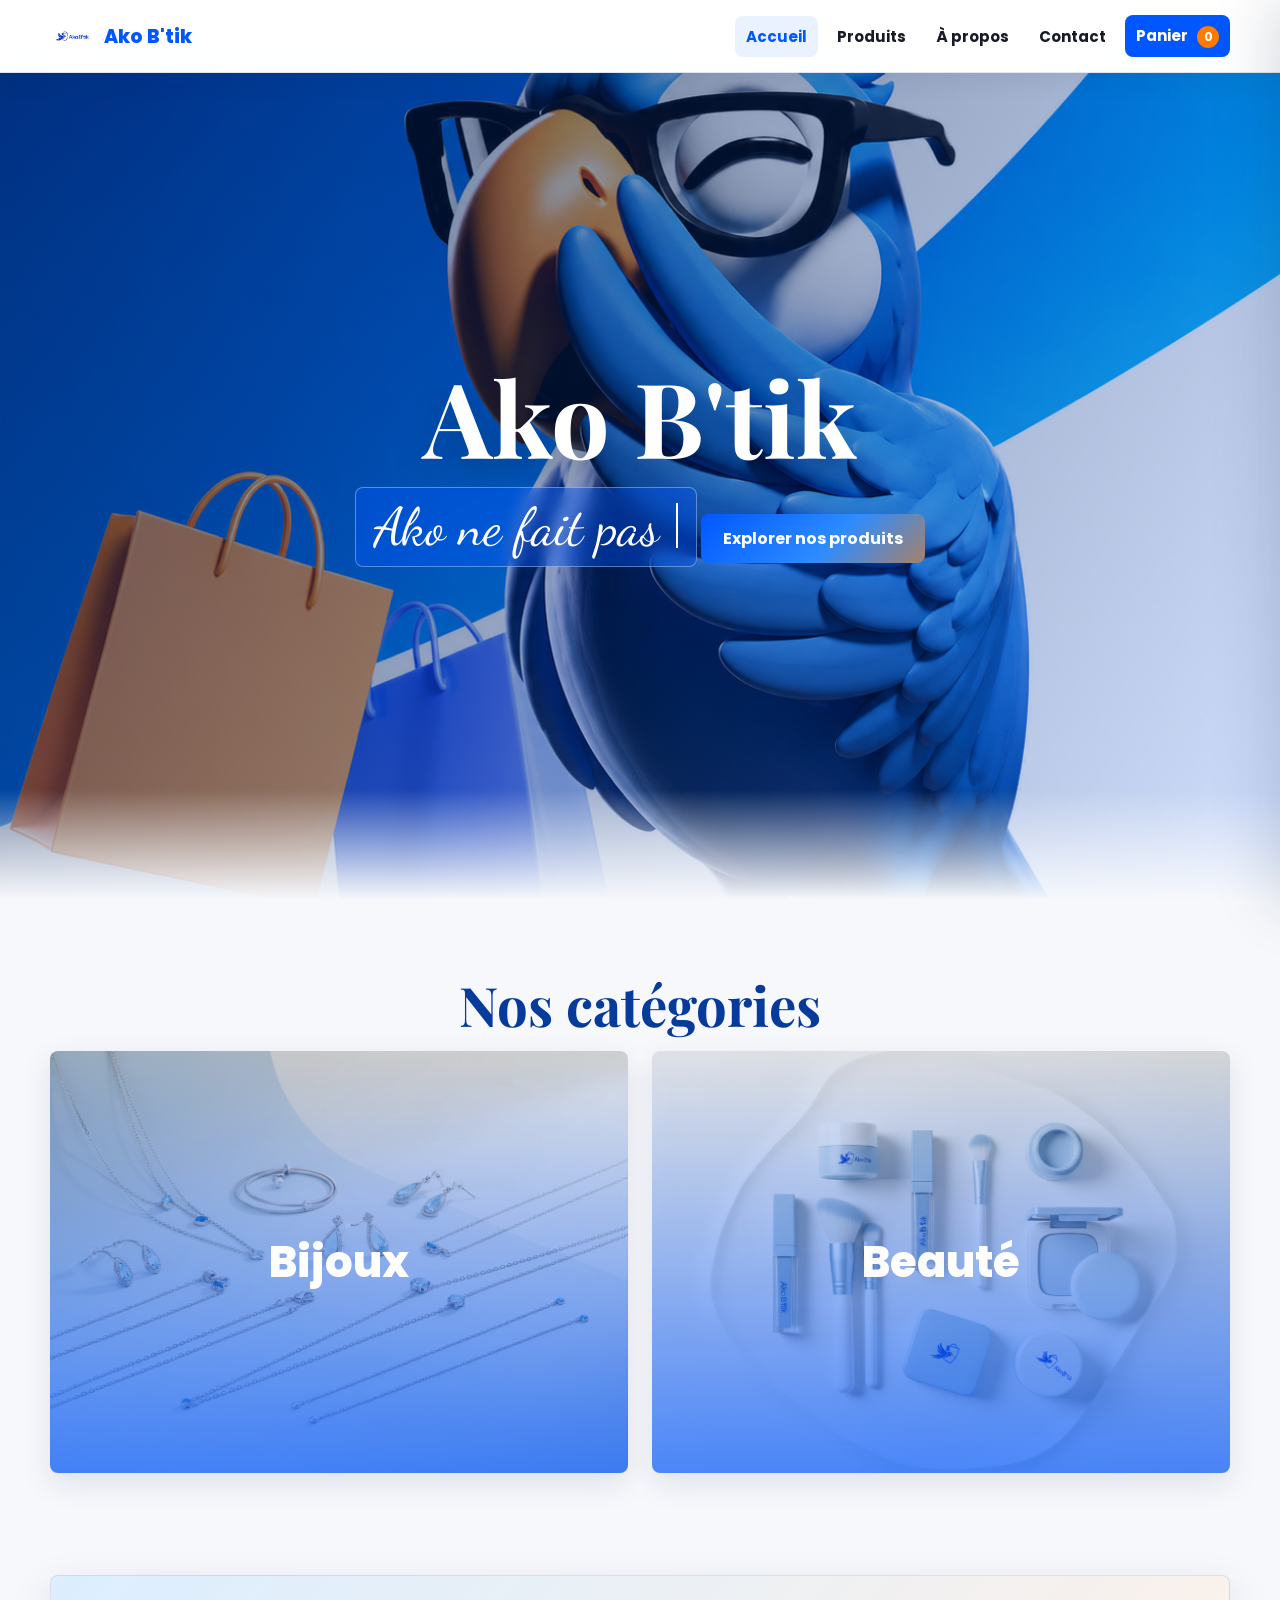
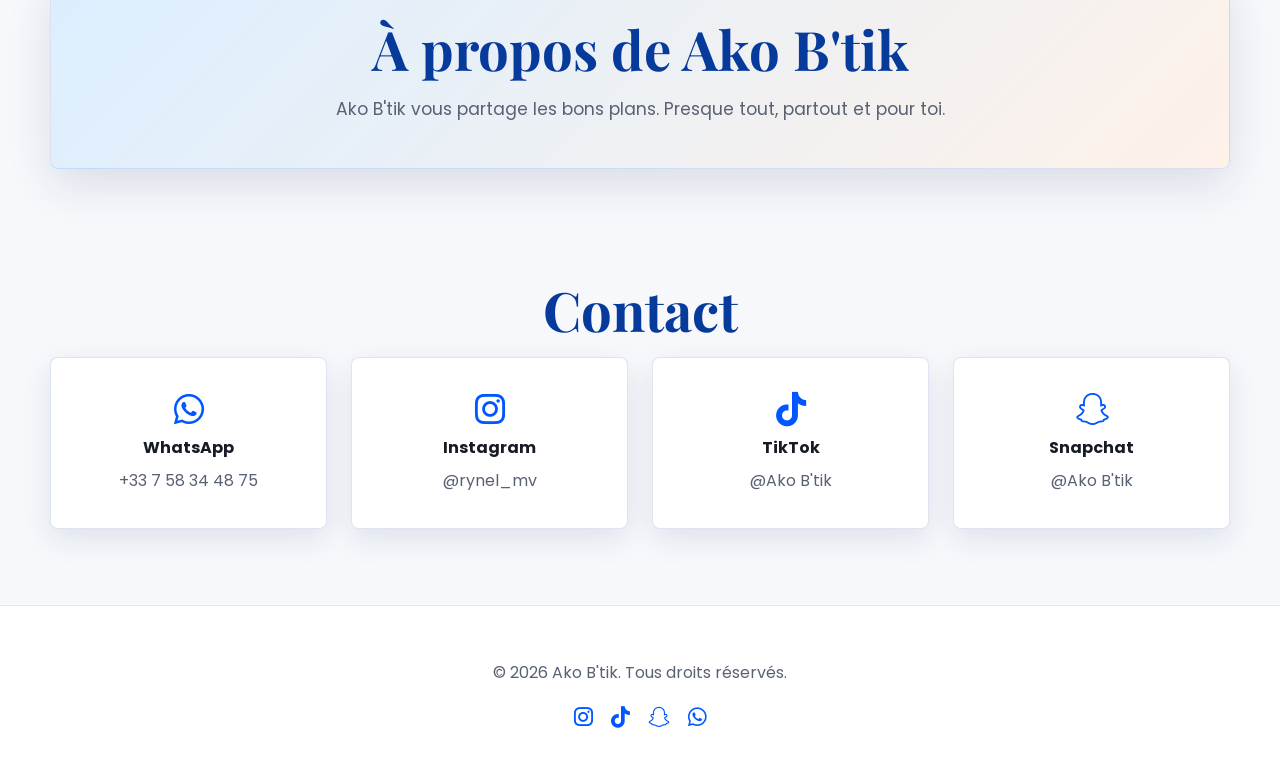
==== commit 81325818: "version corrigée CX : lien insta" ====
--- a/index.html
+++ b/index.html
@@ -79,11 +79,11 @@
                         </span>
                     </a>
 
-                    <a href="https://www.instagram.com/13_jojo_07" target="_blank" rel="noopener" class="contact-item-link">
+                    <a href="https://www.instagram.com/rynel_mv?igsh=ZWJyOHM1b3F1YzJ5&utm_source=qr" target="_blank" rel="noopener" class="contact-item-link">
                         <span class="contact-item">
                             <i class="fab fa-instagram contact-icon" aria-hidden="true"></i>
                             <strong>Instagram</strong>
-                            <span>@Ako B'tik</span>
+                            <span>@rynel_mv</span>
                         </span>
                     </a>
 
@@ -122,7 +122,7 @@
         <div class="footer-container">
             <p>&copy; 2026 Ako B'tik. Tous droits réservés.</p>
             <div class="footer-social" aria-label="Réseaux sociaux">
-                <a href="https://www.instagram.com/13_jojo_07" target="_blank" rel="noopener" aria-label="Instagram"><i class="fab fa-instagram"></i></a>
+                <a href="https://www.instagram.com/rynel_mv?igsh=ZWJyOHM1b3F1YzJ5&utm_source=qr" target="_blank" rel="noopener" aria-label="Instagram"><i class="fab fa-instagram"></i></a>
                 <a href="https://www.tiktok.com/@rynel1307?_r=1&_t=ZS-96BaJTv39xF" target="_blank" rel="noopener" aria-label="TikTok"><i class="fab fa-tiktok"></i></a>
                 <a href="https://snapchat.com/t/iJcbgVIh" target="_blank" rel="noopener" aria-label="Snapchat"><i class="fab fa-snapchat"></i></a>
                 <a href="https://wa.me/33758344875" target="_blank" rel="noopener" aria-label="WhatsApp"><i class="fab fa-whatsapp"></i></a>
